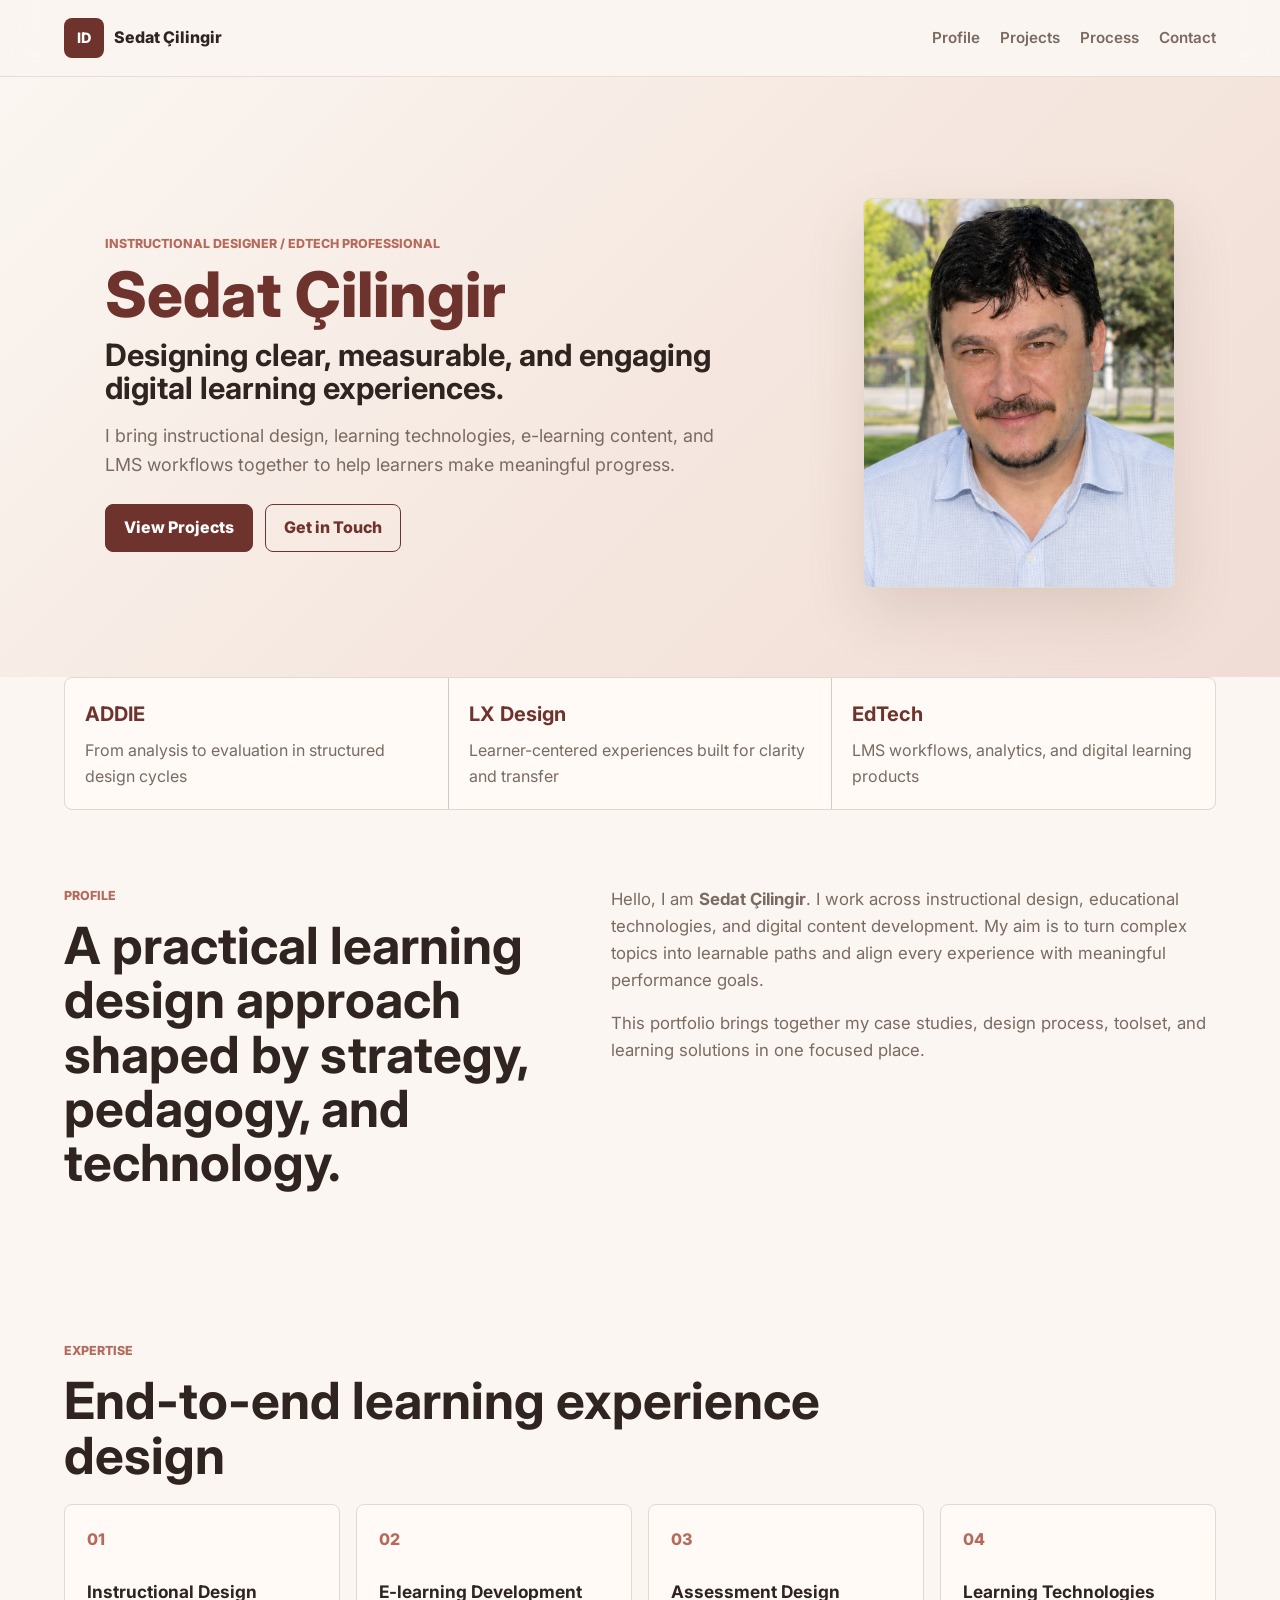
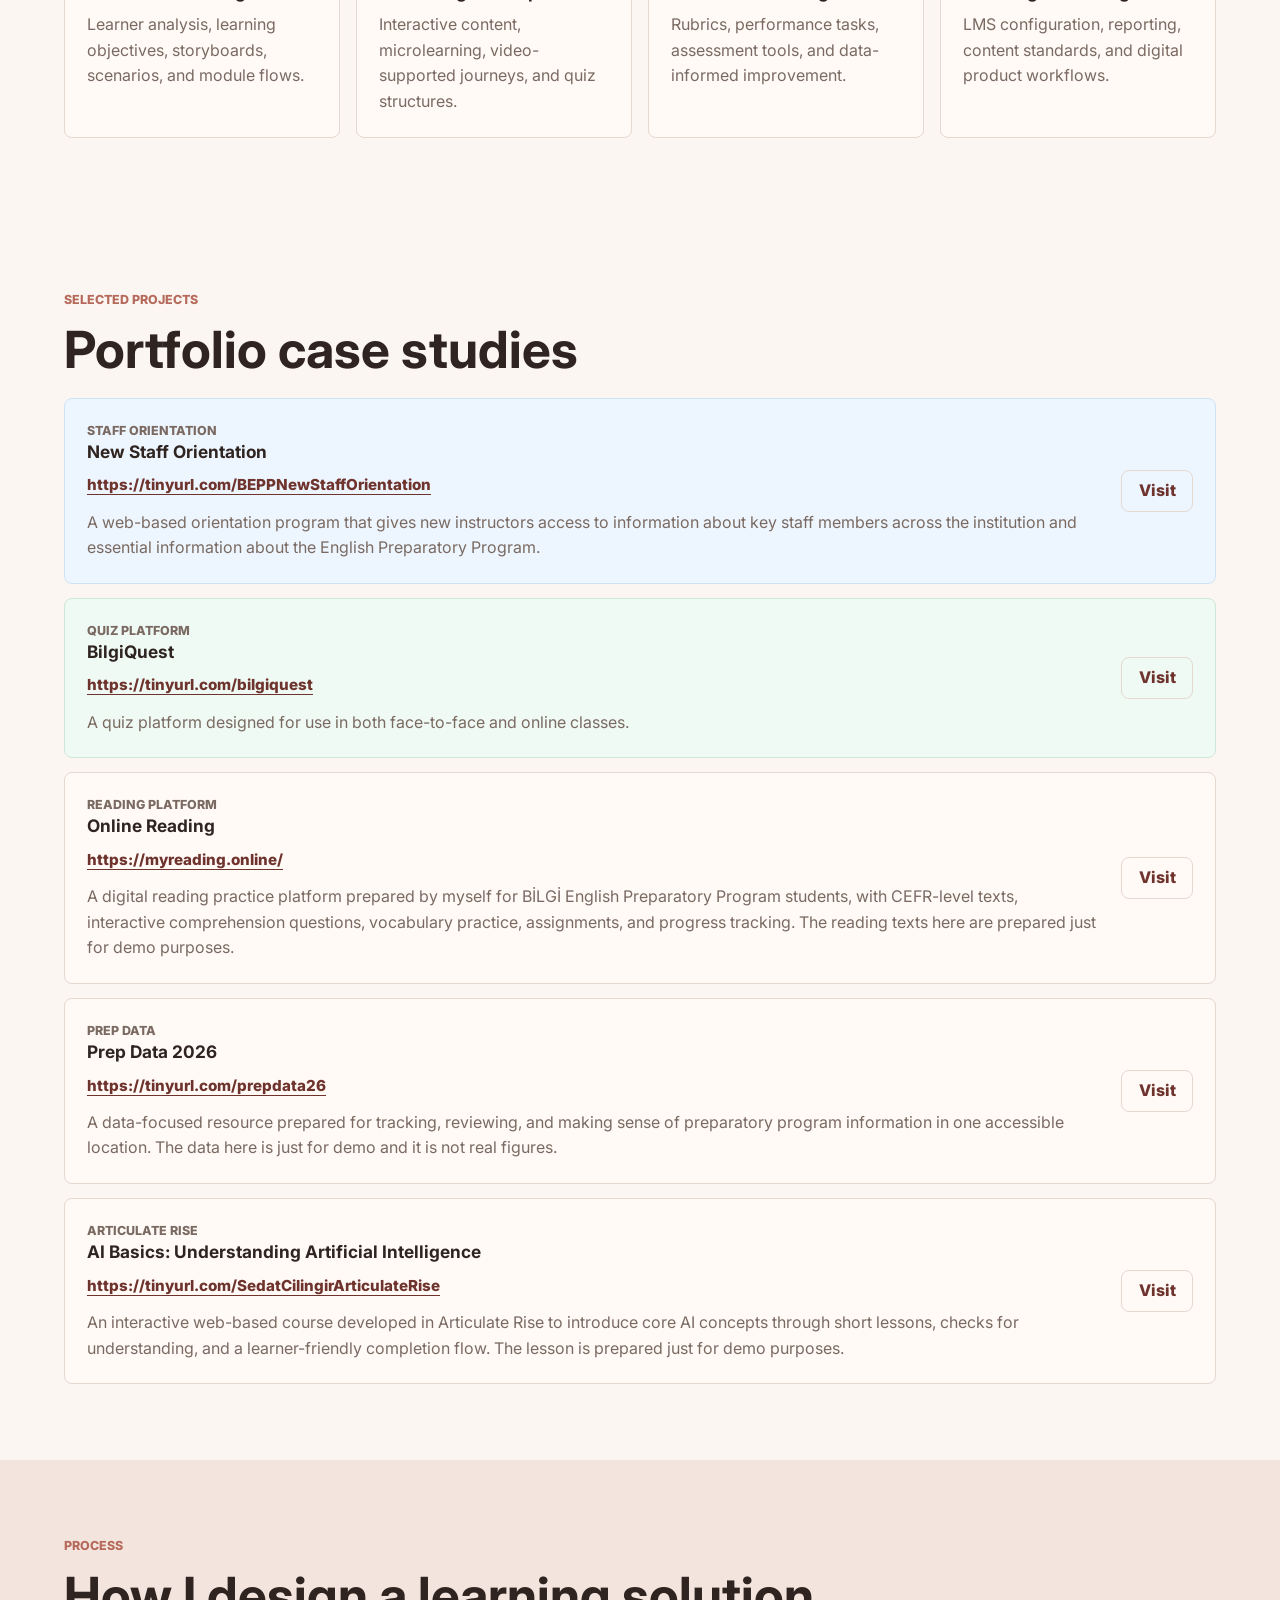
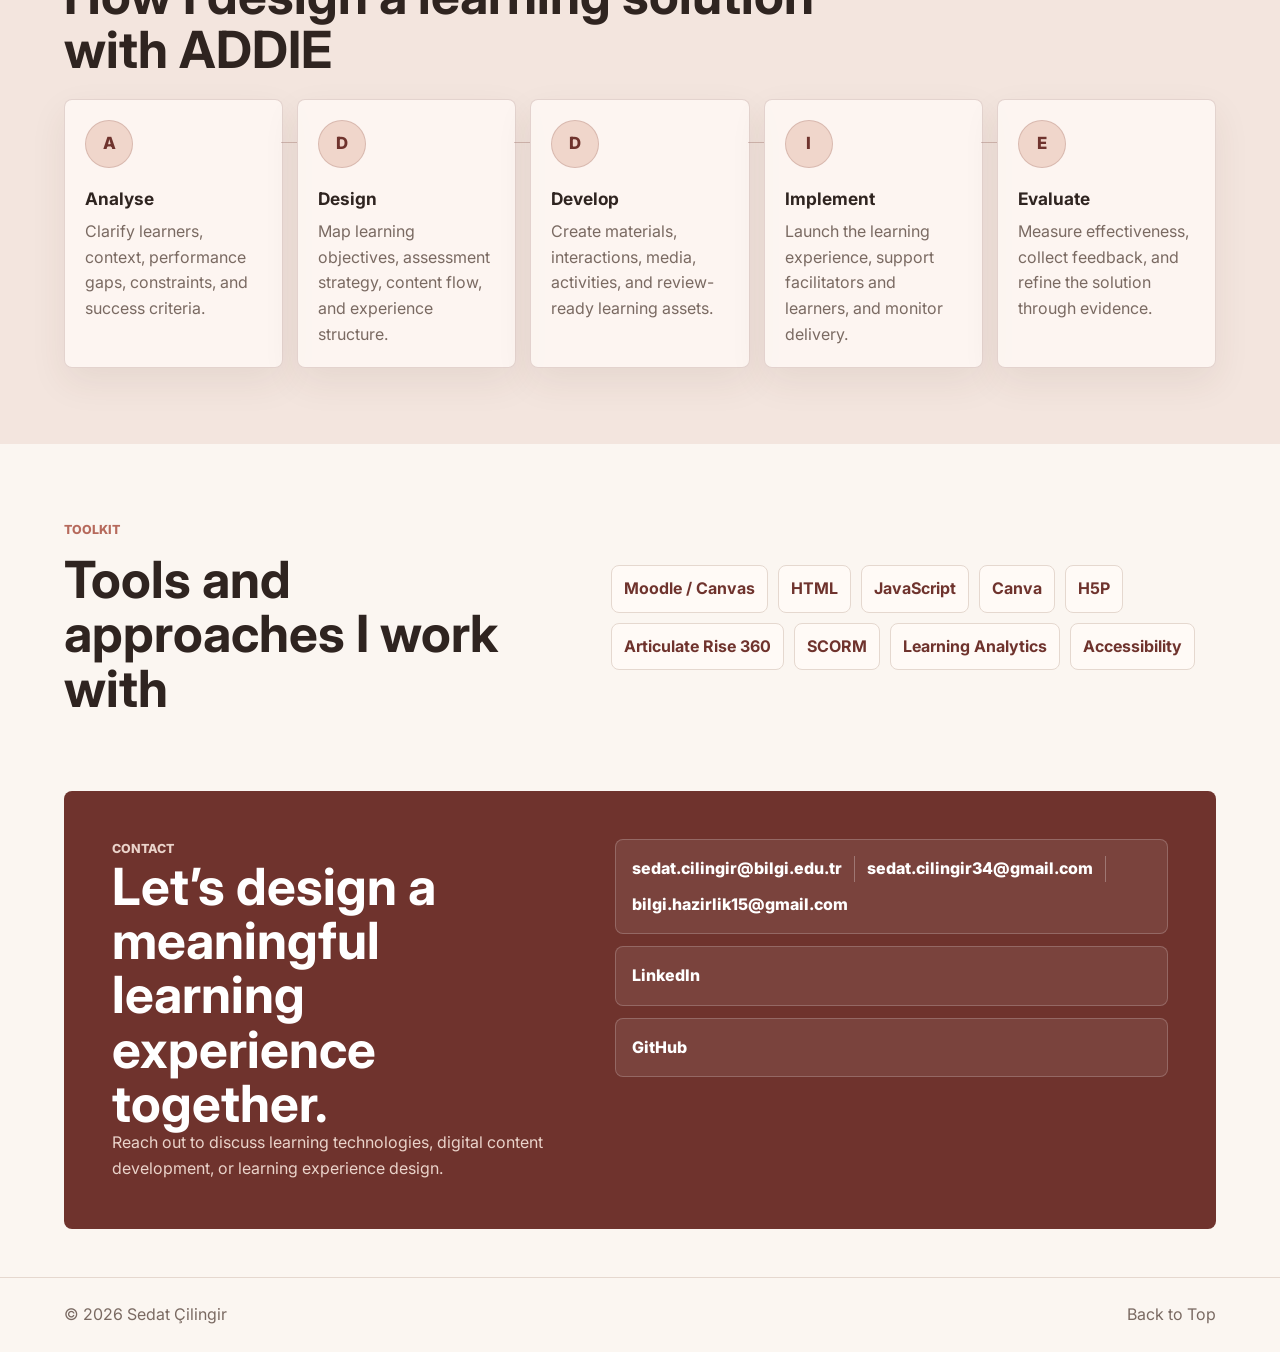
==== index.html @ 7354cf7d "Refresh portfolio stylesheet cache" ====
<!doctype html>
<html lang="en">
  <head>
    <meta charset="utf-8" />
    <meta name="viewport" content="width=device-width, initial-scale=1" />
    <meta
      name="description"
      content="Sedat Çilingir's instructional design and edtech portfolio."
    />
    <title>Sedat Çilingir | Instructional Design Portfolio</title>
    <link rel="preconnect" href="https://fonts.googleapis.com" />
    <link rel="preconnect" href="https://fonts.gstatic.com" crossorigin />
    <link
      href="https://fonts.googleapis.com/css2?family=Inter:wght@400;500;600;700;800&display=swap"
      rel="stylesheet"
    />
    <link rel="stylesheet" href="styles.css?v=20260728-1" />
  </head>
  <body>
    <header class="site-header">
      <a class="brand" href="#top" aria-label="Home">
        <span class="brand-mark">ID</span>
        <span class="brand-text">Sedat Çilingir</span>
      </a>
      <nav class="nav-links" aria-label="Main menu">
        <a href="#about">Profile</a>
        <a href="#work">Projects</a>
        <a href="#process">Process</a>
        <a href="#contact">Contact</a>
      </nav>
    </header>

    <main id="top">
      <section class="hero">
        <div class="hero-copy">
          <p class="eyebrow">Instructional Designer / EdTech Professional</p>
          <p class="hero-name">Sedat Çilingir</p>
          <h1>Designing clear, measurable, and engaging digital learning experiences.</h1>
          <p class="hero-intro">
            I bring instructional design, learning technologies, e-learning content,
            and LMS workflows together to help learners make meaningful progress.
          </p>
          <div class="hero-actions">
            <a class="button primary" href="#work">View Projects</a>
            <a class="button secondary" href="#contact">Get in Touch</a>
          </div>
        </div>
        <div class="hero-media portrait" aria-label="Portrait of Sedat Çilingir">
          <img src="assets/sedat-portrait.png" alt="Sedat Çilingir smiling outdoors" />
        </div>
      </section>

      <section class="stats" aria-label="Focus areas">
        <div>
          <strong>ADDIE</strong>
          <span>From analysis to evaluation in structured design cycles</span>
        </div>
        <div>
          <strong>LX Design</strong>
          <span>Learner-centered experiences built for clarity and transfer</span>
        </div>
        <div>
          <strong>EdTech</strong>
          <span>LMS workflows, analytics, and digital learning products</span>
        </div>
      </section>

      <section class="section two-column" id="about">
        <div>
          <p class="eyebrow">Profile</p>
          <h2>A practical learning design approach shaped by strategy, pedagogy, and technology.</h2>
        </div>
        <div class="body-copy">
          <p>
            Hello, I am <strong>Sedat Çilingir</strong>. I work across instructional
            design, educational technologies, and digital content development. My aim
            is to turn complex topics into learnable paths and align every experience
            with meaningful performance goals.
          </p>
          <p>
            This portfolio brings together my case studies, design process, toolset,
            and learning solutions in one focused place.
          </p>
        </div>
      </section>

      <section class="section" id="expertise">
        <div class="section-heading">
          <p class="eyebrow">Expertise</p>
          <h2>End-to-end learning experience design</h2>
        </div>
        <div class="expertise-grid">
          <article class="card">
            <span class="icon">01</span>
            <h3>Instructional Design</h3>
            <p>Learner analysis, learning objectives, storyboards, scenarios, and module flows.</p>
          </article>
          <article class="card">
            <span class="icon">02</span>
            <h3>E-learning Development</h3>
            <p>Interactive content, microlearning, video-supported journeys, and quiz structures.</p>
          </article>
          <article class="card">
            <span class="icon">03</span>
            <h3>Assessment Design</h3>
            <p>Rubrics, performance tasks, assessment tools, and data-informed improvement.</p>
          </article>
          <article class="card">
            <span class="icon">04</span>
            <h3>Learning Technologies</h3>
            <p>LMS configuration, reporting, content standards, and digital product workflows.</p>
          </article>
        </div>
      </section>

      <section class="section" id="work">
        <div class="section-heading">
          <p class="eyebrow">Selected projects</p>
          <h2>Portfolio case studies</h2>
        </div>
        <div class="work-list">
          <article class="work-item work-item--orientation">
            <div>
              <p class="tag">Staff Orientation</p>
              <h3>New Staff Orientation</h3>
              <a class="case-link" href="https://tinyurl.com/BEPPNewStaffOrientation" target="_blank" rel="noreferrer">https://tinyurl.com/BEPPNewStaffOrientation</a>
              <p>
                A web-based orientation program that gives new instructors access
                to information about key staff members across the institution and
                essential information about the English Preparatory Program.
              </p>
            </div>
            <a href="https://tinyurl.com/BEPPNewStaffOrientation" target="_blank" rel="noreferrer" aria-label="Open New Staff Orientation project">Visit</a>
          </article>
          <article class="work-item work-item--quiz">
            <div>
              <p class="tag">Quiz Platform</p>
              <h3>BilgiQuest</h3>
              <a class="case-link" href="https://tinyurl.com/bilgiquest" target="_blank" rel="noreferrer">https://tinyurl.com/bilgiquest</a>
              <p>
                A quiz platform designed for use in both face-to-face and online
                classes.
              </p>
            </div>
            <a href="https://tinyurl.com/bilgiquest" target="_blank" rel="noreferrer" aria-label="Open BilgiQuest project">Visit</a>
          </article>
          <article class="work-item">
            <div>
              <p class="tag">Reading Platform</p>
              <h3>Online Reading</h3>
              <a class="case-link" href="https://myreading.online/" target="_blank" rel="noreferrer">https://myreading.online/</a>
              <p>
                A digital reading practice platform prepared by myself for BİLGİ English Preparatory
                Program students, with CEFR-level texts, interactive comprehension
                questions, vocabulary practice, assignments, and progress tracking. The reading texts here are prepared just for demo purposes.
              </p>
            </div>
            <a href="https://myreading.online/" target="_blank" rel="noreferrer" aria-label="Open Online Reading project">Visit</a>
          </article>
          <article class="work-item">
            <div>
              <p class="tag">Prep Data</p>
              <h3>Prep Data 2026</h3>
              <a class="case-link" href="https://tinyurl.com/prepdata26" target="_blank" rel="noreferrer">https://tinyurl.com/prepdata26</a>
              <p>
                A data-focused resource prepared for tracking, reviewing, and making
                sense of preparatory program information in one accessible location. The data here is just for demo and it is not real figures.
              </p>
            </div>
            <a href="https://tinyurl.com/prepdata26" target="_blank" rel="noreferrer" aria-label="Open Prep Data 2026 project">Visit</a>
          </article>
          <article class="work-item">
            <div>
              <p class="tag">Articulate Rise</p>
              <h3>AI Basics: Understanding Artificial Intelligence</h3>
              <a class="case-link" href="https://tinyurl.com/SedatCilingirArticulateRise" target="_blank" rel="noreferrer">https://tinyurl.com/SedatCilingirArticulateRise</a>
              <p>
                An interactive web-based course developed in Articulate Rise to
                introduce core AI concepts through short lessons, checks for
                understanding, and a learner-friendly completion flow. The lesson is prepared just for demo purposes.
              </p>
            </div>
            <a href="https://tinyurl.com/SedatCilingirArticulateRise" target="_blank" rel="noreferrer" aria-label="Open AI Basics Articulate Rise project">Visit</a>
          </article>
        </div>
      </section>

      <section class="section process" id="process">
        <div class="section-heading">
          <p class="eyebrow">Process</p>
          <h2>How I design a learning solution with ADDIE</h2>
        </div>
        <ol class="process-steps addie-model">
          <li>
            <span>A</span>
            <h3>Analyse</h3>
            <p>Clarify learners, context, performance gaps, constraints, and success criteria.</p>
          </li>
          <li>
            <span>D</span>
            <h3>Design</h3>
            <p>Map learning objectives, assessment strategy, content flow, and experience structure.</p>
          </li>
          <li>
            <span>D</span>
            <h3>Develop</h3>
            <p>Create materials, interactions, media, activities, and review-ready learning assets.</p>
          </li>
          <li>
            <span>I</span>
            <h3>Implement</h3>
            <p>Launch the learning experience, support facilitators and learners, and monitor delivery.</p>
          </li>
          <li>
            <span>E</span>
            <h3>Evaluate</h3>
            <p>Measure effectiveness, collect feedback, and refine the solution through evidence.</p>
          </li>
        </ol>
      </section>

      <section class="section toolkit">
        <div>
          <p class="eyebrow">Toolkit</p>
          <h2>Tools and approaches I work with</h2>
        </div>
        <div class="tool-tags" aria-label="Tools">
          <span>Moodle / Canvas</span>
          <span>HTML</span>
          <span>JavaScript</span>
          <span>Canva</span>
          <span>H5P</span>
          <span>Articulate Rise 360</span>
          <span>SCORM</span>
          <span>Learning Analytics</span>
          <span>Accessibility</span>
        </div>
      </section>

      <section class="contact" id="contact">
        <div>
          <p class="eyebrow">Contact</p>
          <h2>Let’s design a meaningful learning experience together.</h2>
          <p>
            Reach out to discuss learning technologies, digital content development,
            or learning experience design.
          </p>
        </div>
        <div class="contact-links">
          <div class="email-group" aria-label="Email addresses">
            <a href="mailto:sedat.cilingir@bilgi.edu.tr">sedat.cilingir@bilgi.edu.tr</a>
            <span aria-hidden="true"></span>
            <a href="mailto:sedat.cilingir34@gmail.com">sedat.cilingir34@gmail.com</a>
            <span aria-hidden="true"></span>
            <a href="mailto:bilgi.hazirlik15@gmail.com">bilgi.hazirlik15@gmail.com</a>
          </div>
          <a href="https://www.linkedin.com/in/sedat-cilingir-59164b54/" target="_blank" rel="noreferrer">LinkedIn</a>
          <a href="https://github.com/" target="_blank" rel="noreferrer">GitHub</a>
        </div>
      </section>
    </main>

    <footer class="site-footer">
      <span>&copy; <span id="year"></span> Sedat Çilingir</span>
      <a href="#top">Back to Top</a>
    </footer>

    <script src="script.js"></script>
  </body>
</html>
---- styles.css ----
:root {
  --ink: #2f2420;
  --muted: #7a6a62;
  --paper: #fbf6f1;
  --line: #e5d8cf;
  --teal: #9f5a4b;
  --teal-dark: #6f332d;
  --coral: #b66a5c;
  --gold: #a87a54;
  --white: #ffffff;
  --shadow: 0 24px 60px rgba(76, 45, 36, 0.13);
}

* {
  box-sizing: border-box;
}

html {
  scroll-behavior: smooth;
}

body {
  margin: 0;
  color: var(--ink);
  background: var(--paper);
  font-family: "Inter", Arial, sans-serif;
  line-height: 1.6;
}

a {
  color: inherit;
  text-decoration: none;
}

img {
  display: block;
  max-width: 100%;
}

.site-header {
  position: sticky;
  top: 0;
  z-index: 10;
  display: flex;
  align-items: center;
  justify-content: space-between;
  gap: 24px;
  padding: 18px clamp(20px, 5vw, 72px);
  background: rgba(251, 246, 241, 0.9);
  border-bottom: 1px solid rgba(229, 216, 207, 0.86);
  backdrop-filter: blur(16px);
}

.brand {
  display: inline-flex;
  align-items: center;
  gap: 10px;
  font-weight: 800;
}

.brand-mark {
  display: grid;
  width: 40px;
  height: 40px;
  place-items: center;
  color: var(--white);
  background: var(--teal-dark);
  border-radius: 8px;
  font-size: 0.9rem;
}

.brand-text {
  letter-spacing: 0;
}

.nav-links {
  display: flex;
  flex-wrap: wrap;
  gap: 8px 20px;
  color: var(--muted);
  font-size: 0.95rem;
  font-weight: 600;
}

.nav-links a:hover {
  color: var(--teal-dark);
}

.hero {
  display: grid;
  grid-template-columns: minmax(0, 720px) 312px;
  gap: clamp(22px, 3vw, 40px);
  align-items: center;
  justify-content: center;
  min-height: min(600px, calc(100vh - 78px));
  padding: clamp(34px, 5vw, 62px) clamp(20px, 5vw, 72px) 30px;
  background: linear-gradient(135deg, #fbf6f1 0%, #f5e7df 54%, #f0ddd5 100%);
}

.hero-copy {
  max-width: 760px;
}

.eyebrow {
  margin: 0 0 12px;
  color: var(--coral);
  font-size: 0.78rem;
  font-weight: 800;
  letter-spacing: 0;
  text-transform: uppercase;
}

.hero-name {
  margin: 0 0 14px;
  color: var(--teal-dark);
  font-size: clamp(2.17rem, 4.9vw, 4.69rem);
  font-weight: 800;
  line-height: 0.92;
  letter-spacing: 0;
}

h1,
h2,
h3,
p {
  overflow-wrap: anywhere;
}

h1 {
  margin: 0;
  max-width: 680px;
  font-size: clamp(1.32rem, 2.4vw, 2.2rem);
  line-height: 1.08;
  letter-spacing: 0;
}

h2 {
  margin: 0;
  font-size: clamp(2rem, 4vw, 3.4rem);
  line-height: 1.06;
  letter-spacing: 0;
}

h3 {
  margin: 0 0 10px;
  font-size: 1.08rem;
  line-height: 1.25;
}

.hero-intro {
  max-width: 620px;
  margin: 18px 0 0;
  color: var(--muted);
  font-size: 1.12rem;
}

.hero-actions {
  display: flex;
  flex-wrap: wrap;
  gap: 12px;
  margin-top: 24px;
}

.button {
  display: inline-flex;
  align-items: center;
  justify-content: center;
  min-height: 48px;
  padding: 0 18px;
  border: 1px solid var(--teal-dark);
  border-radius: 8px;
  font-weight: 800;
}

.button.primary {
  color: var(--white);
  background: var(--teal-dark);
}

.button.secondary {
  color: var(--teal-dark);
  background: transparent;
}

.hero-media {
  overflow: hidden;
  border: 1px solid var(--line);
  border-radius: 8px;
  background: var(--white);
  box-shadow: var(--shadow);
}

.hero-media.portrait {
  width: min(100%, 312px);
  justify-self: start;
  aspect-ratio: 4 / 5;
}

.hero-media img {
  width: 100%;
  height: 100%;
  min-height: 0;
  object-fit: cover;
}

.hero-media.portrait img {
  object-position: 50% 28%;
}

.stats {
  display: grid;
  grid-template-columns: repeat(3, 1fr);
  gap: 1px;
  margin: 0 clamp(20px, 5vw, 72px);
  overflow: hidden;
  border: 1px solid var(--line);
  border-radius: 8px;
  background: #dec8bd;
}

.stats div {
  min-height: 104px;
  padding: 20px;
  background: #fffaf6;
}

.stats strong {
  display: block;
  margin-bottom: 8px;
  color: var(--teal-dark);
  font-size: 1.25rem;
}

.stats span {
  color: var(--muted);
}

.section {
  padding: clamp(46px, 6vw, 76px) clamp(20px, 5vw, 72px);
}

.two-column,
.toolkit,
.contact {
  display: grid;
  grid-template-columns: minmax(0, 0.9fr) minmax(0, 1.1fr);
  gap: clamp(24px, 4vw, 52px);
  align-items: start;
}

.body-copy {
  color: var(--muted);
  font-size: 1.05rem;
}

.body-copy p:first-child {
  margin-top: 0;
}

.section-heading {
  max-width: 820px;
  margin-bottom: 22px;
}

.expertise-grid {
  display: grid;
  grid-template-columns: repeat(4, 1fr);
  gap: 16px;
}

.card {
  min-height: 205px;
  padding: 22px;
  border: 1px solid var(--line);
  border-radius: 8px;
  background: #fffaf6;
}

.card p,
.work-item p,
.process-steps p,
.contact p {
  margin: 0;
  color: var(--muted);
}

.icon {
  display: inline-flex;
  margin-bottom: 28px;
  color: var(--coral);
  font-weight: 800;
}

.work-list {
  display: grid;
  gap: 14px;
}

.work-item {
  display: grid;
  grid-template-columns: minmax(0, 1fr) auto;
  gap: 24px;
  align-items: center;
  padding: 22px;
  border: 1px solid var(--line);
  border-radius: 8px;
  background: #fffaf6;
}

.work-item--orientation {
  border-color: #cfe3f6;
  background: #edf6ff;
}

.work-item--quiz {
  border-color: #cde8d9;
  background: #eefaf3;
}

.work-item a {
  display: inline-flex;
  align-items: center;
  justify-content: center;
  min-width: 72px;
  height: 42px;
  color: var(--teal-dark);
  border: 1px solid var(--line);
  border-radius: 8px;
  font-weight: 800;
}

.work-item .case-link {
  display: inline-flex;
  justify-content: flex-start;
  width: fit-content;
  min-width: 0;
  height: auto;
  margin: 0 0 12px;
  padding: 0;
  color: var(--teal-dark);
  border: 0;
  border-radius: 0;
  background: transparent;
  font-size: 0.95rem;
  font-weight: 800;
  text-decoration: underline;
  text-underline-offset: 4px;
}

.tag {
  margin: 0 0 8px;
  color: var(--gold);
  font-size: 0.78rem;
  font-weight: 800;
  text-transform: uppercase;
}

.process {
  background: #f3e5de;
}

.process-steps {
  display: grid;
  grid-template-columns: repeat(4, 1fr);
  gap: 16px;
  margin: 0;
  padding: 0;
  list-style: none;
}

.process-steps.addie-model {
  grid-template-columns: repeat(5, 1fr);
  gap: 14px;
  position: relative;
}

.process-steps li {
  position: relative;
  min-height: 190px;
  padding: 20px;
  border: 1px solid rgba(111, 51, 45, 0.18);
  border-radius: 8px;
  background: rgba(255, 250, 246, 0.78);
}

.process-steps.addie-model li {
  min-height: 205px;
  padding: 20px;
  box-shadow: 0 14px 36px rgba(76, 45, 36, 0.08);
}

.process-steps.addie-model li::after {
  position: absolute;
  top: 42px;
  right: -15px;
  width: 16px;
  height: 1px;
  background: rgba(111, 51, 45, 0.26);
  content: "";
}

.process-steps.addie-model li:last-child::after {
  display: none;
}

.process-steps span {
  display: grid;
  width: 42px;
  height: 42px;
  margin-bottom: 24px;
  place-items: center;
  color: var(--white);
  background: var(--teal);
  border-radius: 50%;
  font-weight: 800;
}

.process-steps.addie-model span {
  width: 48px;
  height: 48px;
  margin-bottom: 20px;
  color: var(--teal-dark);
  background: #f0d6cb;
  border: 1px solid rgba(111, 51, 45, 0.18);
  font-size: 1.05rem;
}

.toolkit {
  align-items: center;
}

.tool-tags {
  display: flex;
  flex-wrap: wrap;
  gap: 10px;
}

.tool-tags span {
  padding: 10px 12px;
  border: 1px solid var(--line);
  border-radius: 8px;
  background: #fffaf6;
  color: var(--teal-dark);
  font-weight: 700;
}

.contact {
  margin: 0 clamp(20px, 5vw, 72px) clamp(26px, 4vw, 48px);
  padding: clamp(30px, 4vw, 48px);
  color: var(--white);
  background: var(--teal-dark);
  border-radius: 8px;
}

.contact .eyebrow,
.contact p {
  color: #ead3ca;
}

.contact-links {
  display: grid;
  gap: 12px;
}

.contact-links > a,
.email-group {
  padding: 16px;
  border: 1px solid rgba(255, 255, 255, 0.2);
  border-radius: 8px;
  background: rgba(255, 255, 255, 0.08);
  font-weight: 800;
}

.email-group {
  display: flex;
  flex-wrap: wrap;
  gap: 10px 12px;
  align-items: center;
  overflow-wrap: anywhere;
}

.email-group span {
  width: 1px;
  align-self: stretch;
  min-height: 18px;
  background: rgba(255, 255, 255, 0.28);
}

.site-footer {
  display: flex;
  justify-content: space-between;
  gap: 18px;
  padding: 24px clamp(20px, 5vw, 72px);
  color: var(--muted);
  border-top: 1px solid var(--line);
}

@media (max-width: 980px) {
  .hero,
  .two-column,
  .toolkit,
  .contact {
    grid-template-columns: 1fr;
  }

  .expertise-grid,
  .process-steps {
    grid-template-columns: repeat(2, 1fr);
  }

  .process-steps.addie-model {
    grid-template-columns: repeat(2, 1fr);
  }

  .process-steps.addie-model li::after {
    display: none;
  }
}

@media (max-width: 720px) {
  .site-header {
    position: static;
    align-items: flex-start;
    flex-direction: column;
  }

  .hero {
    min-height: auto;
    padding-top: 34px;
    padding-bottom: 28px;
  }

  .section {
    padding-top: 42px;
    padding-bottom: 42px;
  }

  .stats div,
  .work-item,
  .card,
  .process-steps li {
    padding: 18px;
  }

  .hero-media img {
    min-height: 0;
  }

  .stats,
  .expertise-grid,
  .process-steps {
    grid-template-columns: 1fr;
  }

  .process-steps.addie-model {
    grid-template-columns: 1fr;
  }

  .work-item {
    grid-template-columns: 1fr;
  }

  .work-item a {
    width: 100%;
  }

  .site-footer {
    flex-direction: column;
  }
}
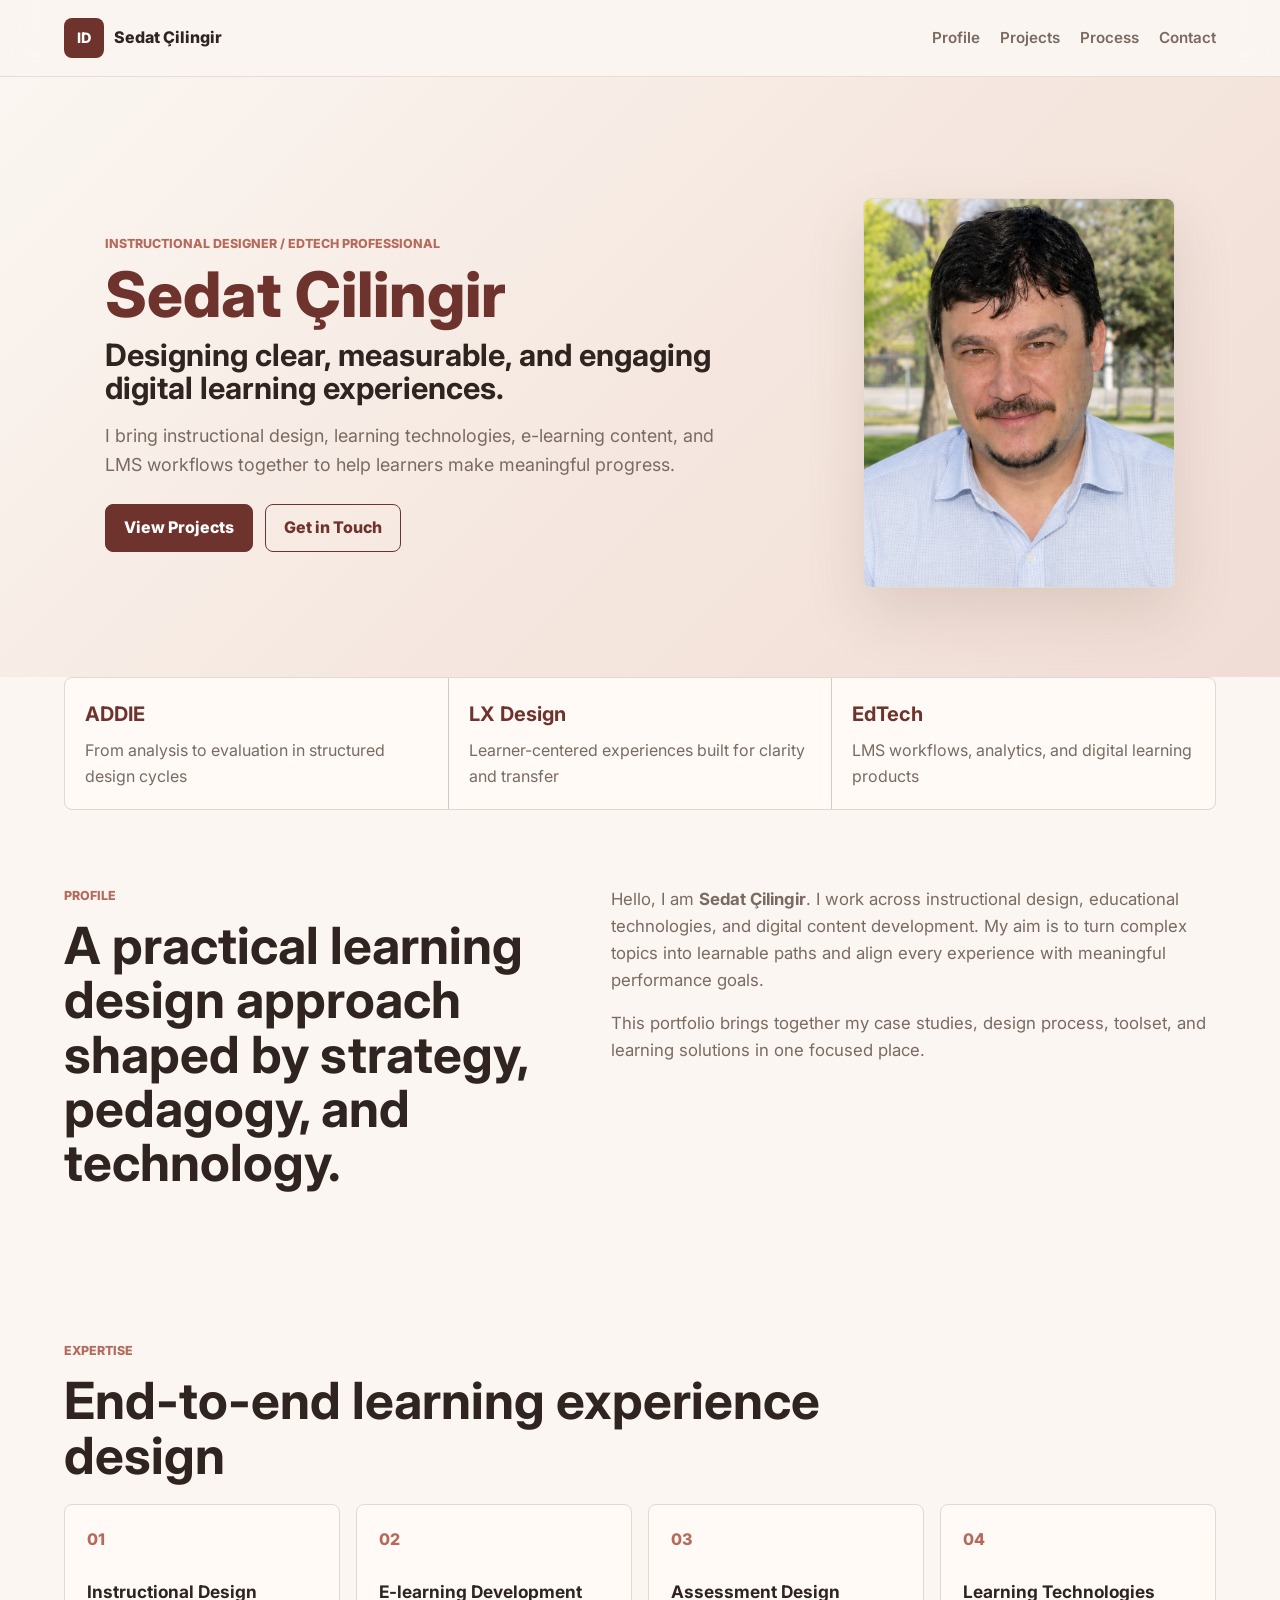
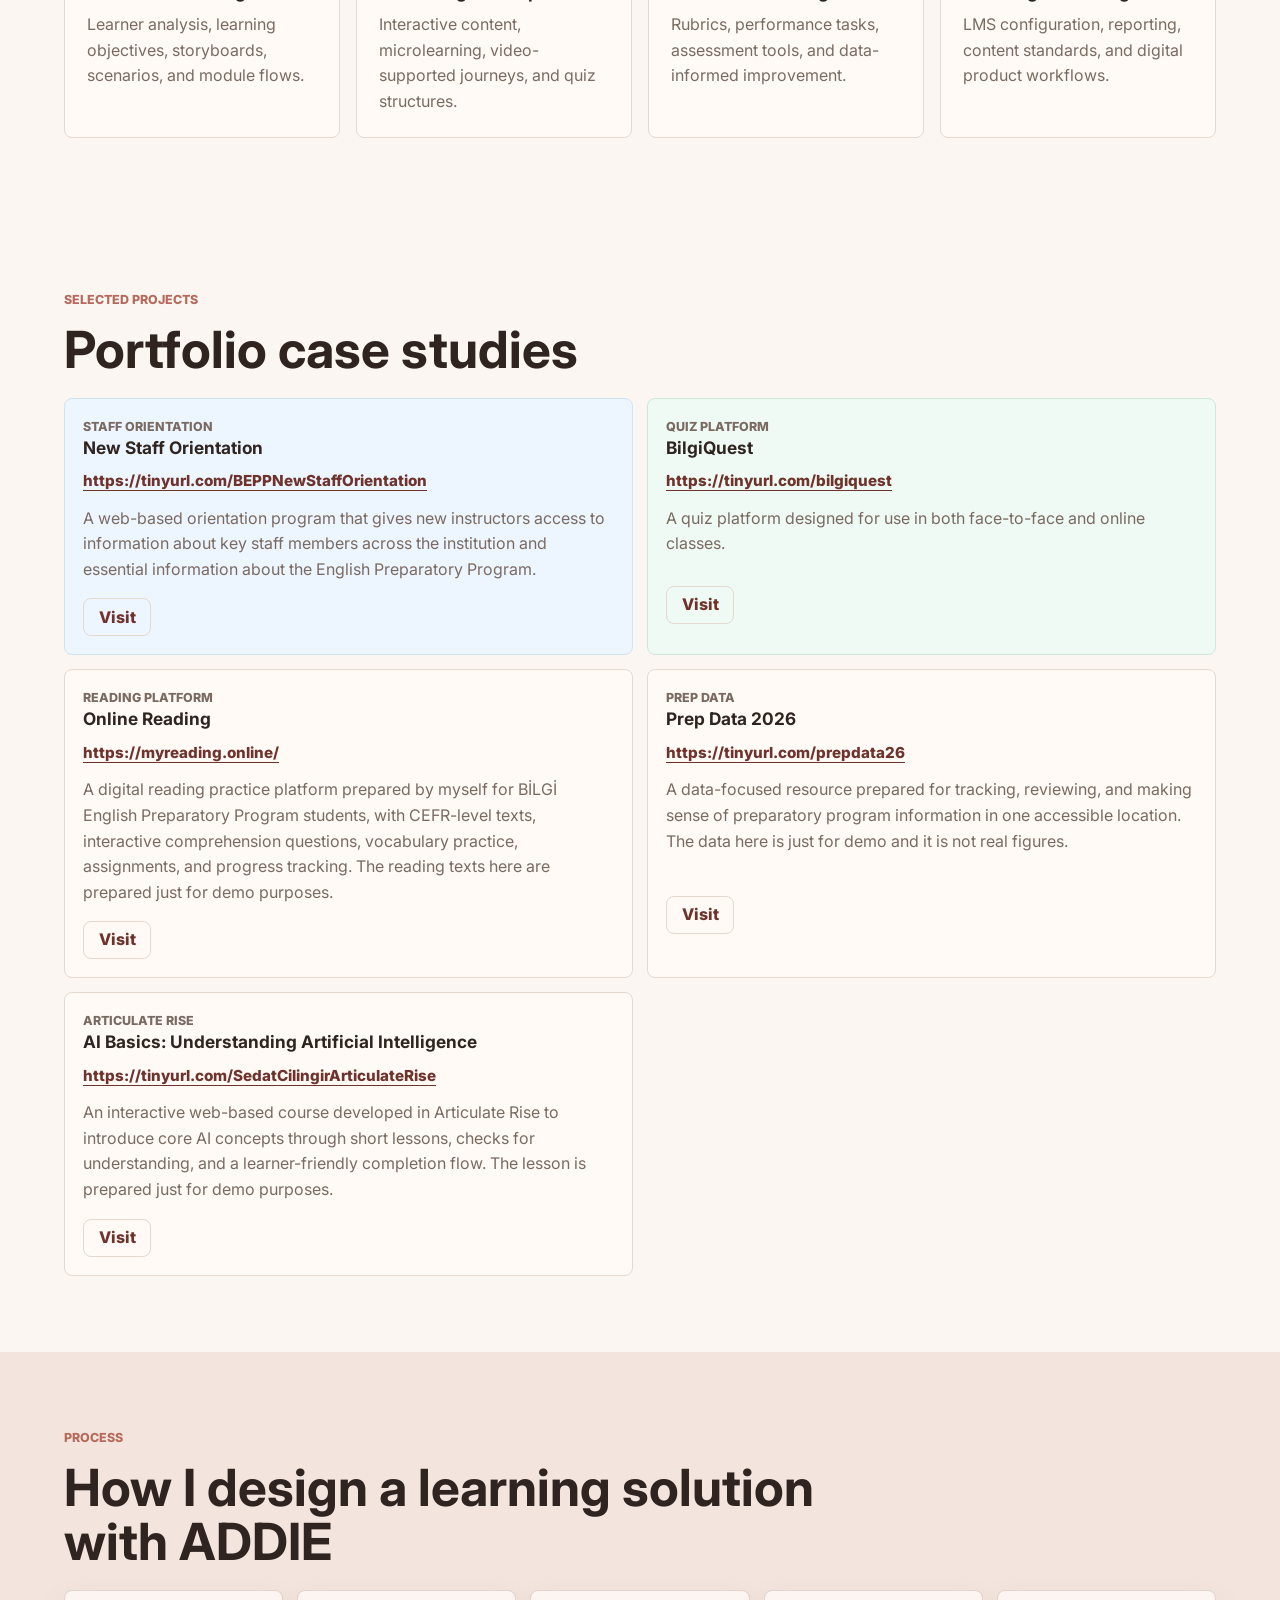
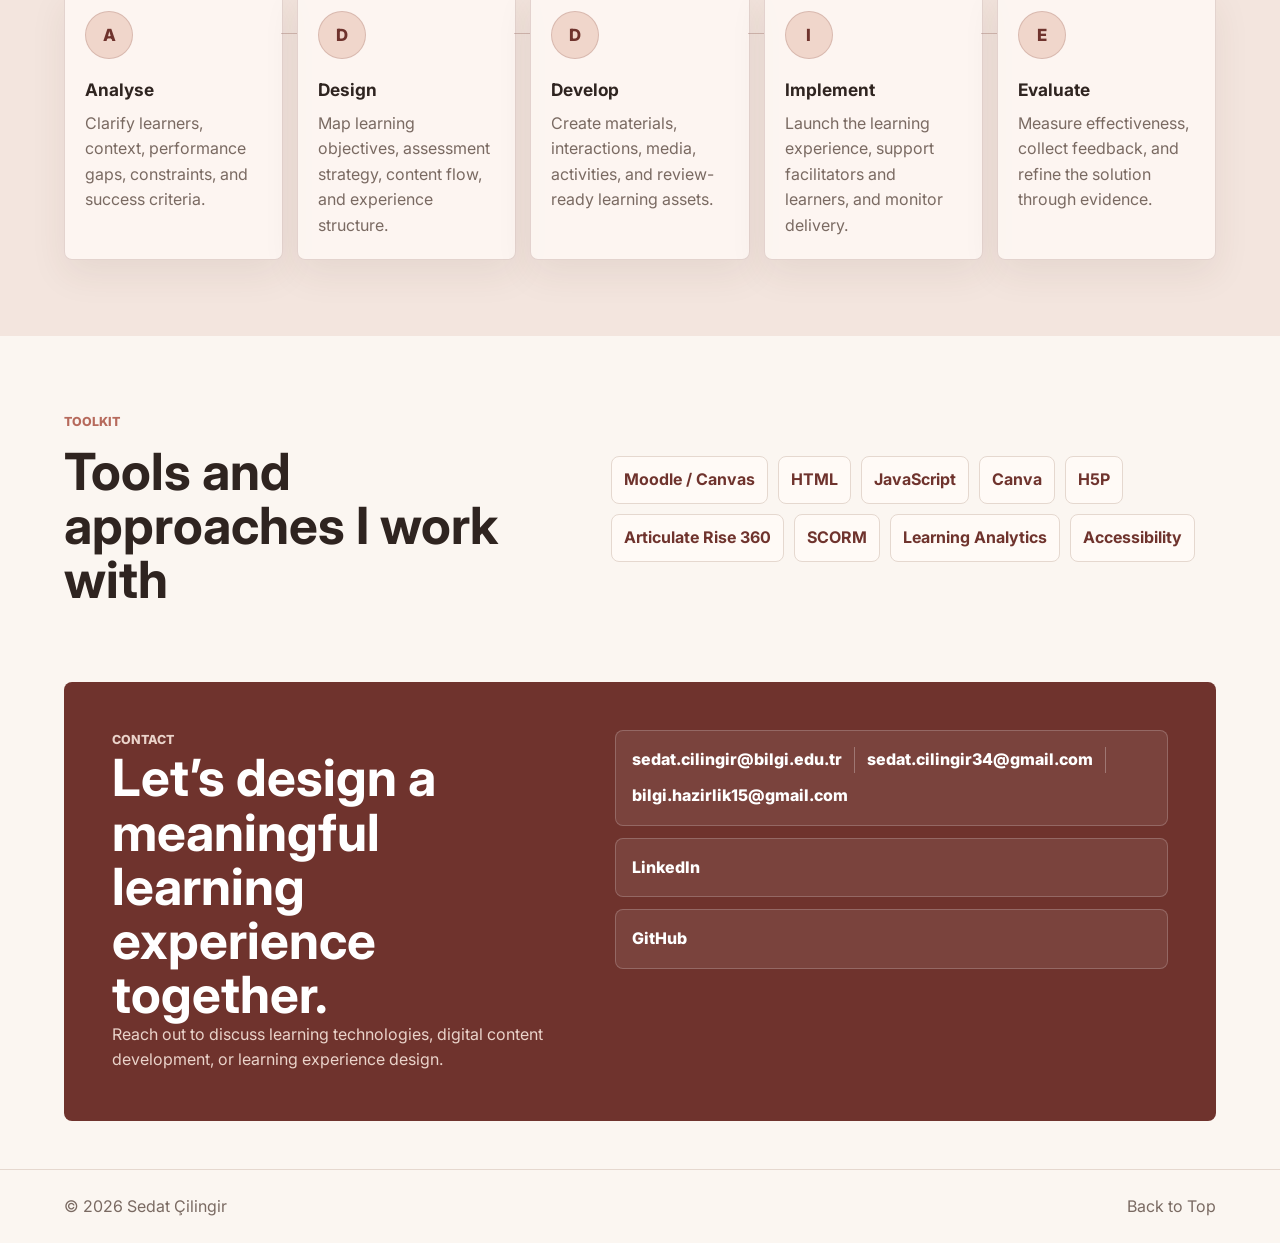
==== commit 390f9eb3: "Refresh compact portfolio layout" ====
--- a/index.html
+++ b/index.html
@@ -14,7 +14,7 @@
       href="https://fonts.googleapis.com/css2?family=Inter:wght@400;500;600;700;800&display=swap"
       rel="stylesheet"
     />
-    <link rel="stylesheet" href="styles.css?v=20260728-1" />
+    <link rel="stylesheet" href="styles.css?v=20260728-2" />
   </head>
   <body>
     <header class="site-header">
--- a/styles.css
+++ b/styles.css
@@ -293,15 +293,16 @@
 
 .work-list {
   display: grid;
+  grid-template-columns: repeat(2, minmax(0, 1fr));
   gap: 14px;
 }
 
 .work-item {
   display: grid;
-  grid-template-columns: minmax(0, 1fr) auto;
-  gap: 24px;
-  align-items: center;
-  padding: 22px;
+  grid-template-columns: 1fr;
+  gap: 16px;
+  align-items: start;
+  padding: 18px;
   border: 1px solid var(--line);
   border-radius: 8px;
   background: #fffaf6;
@@ -321,12 +322,13 @@
   display: inline-flex;
   align-items: center;
   justify-content: center;
-  min-width: 72px;
-  height: 42px;
+  min-width: 68px;
+  height: 38px;
   color: var(--teal-dark);
   border: 1px solid var(--line);
   border-radius: 8px;
   font-weight: 800;
+  justify-self: start;
 }
 
 .work-item .case-link {
@@ -345,6 +347,7 @@
   font-weight: 800;
   text-decoration: underline;
   text-underline-offset: 4px;
+  overflow-wrap: anywhere;
 }
 
 .tag {
@@ -556,6 +559,7 @@
     grid-template-columns: 1fr;
   }
 
+  .work-list,
   .work-item {
     grid-template-columns: 1fr;
   }
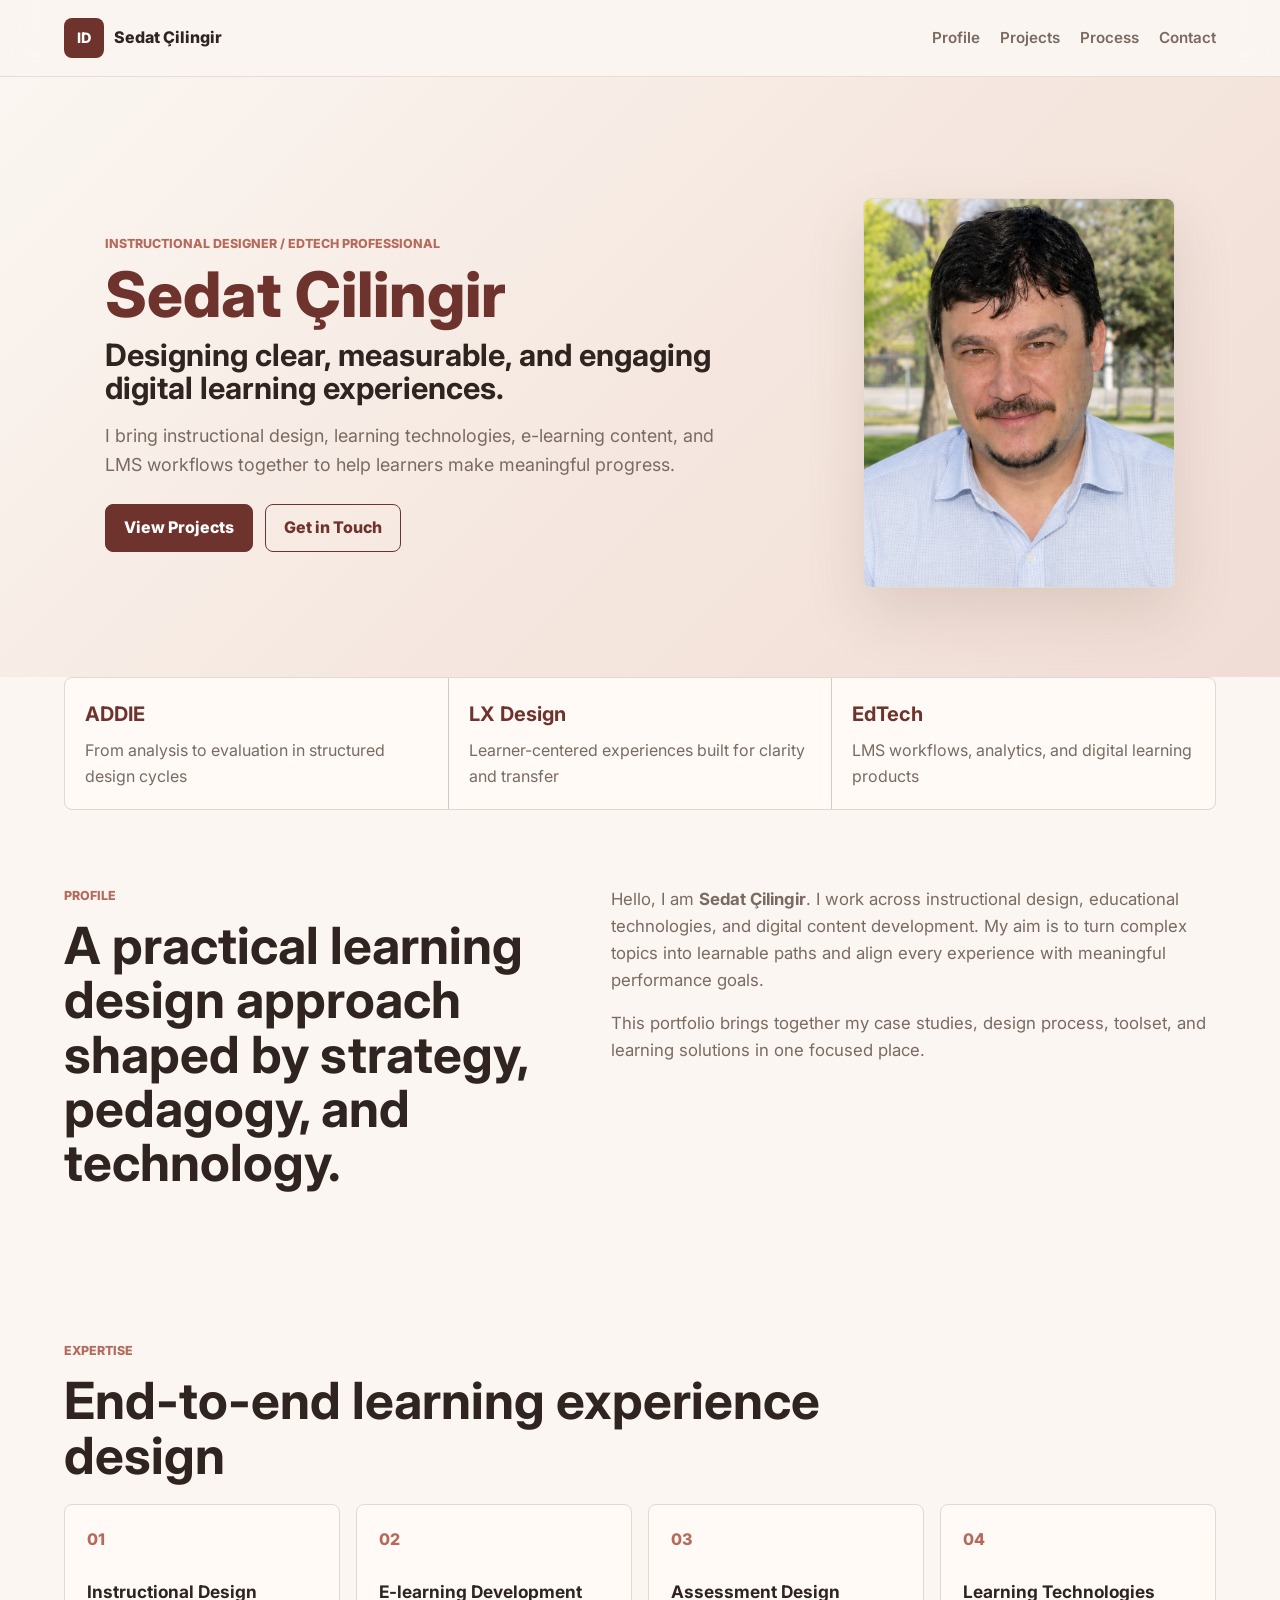
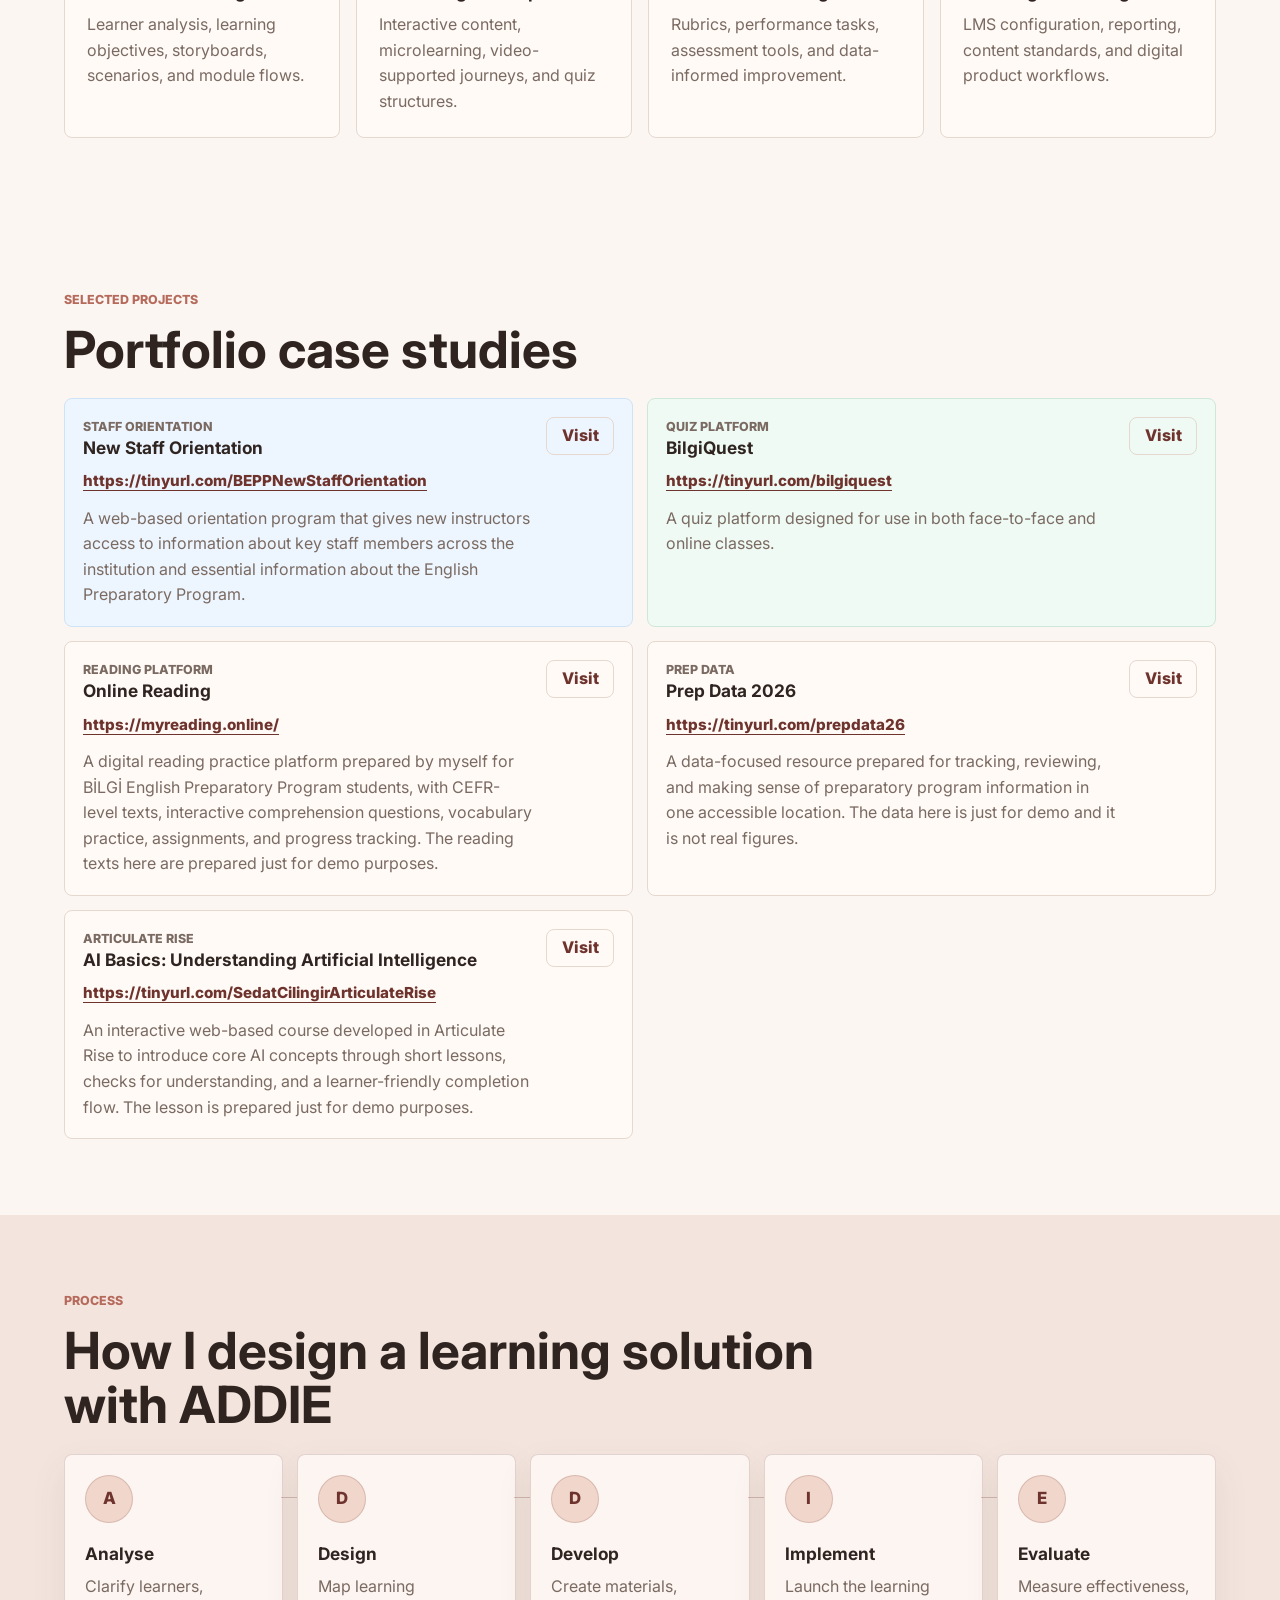
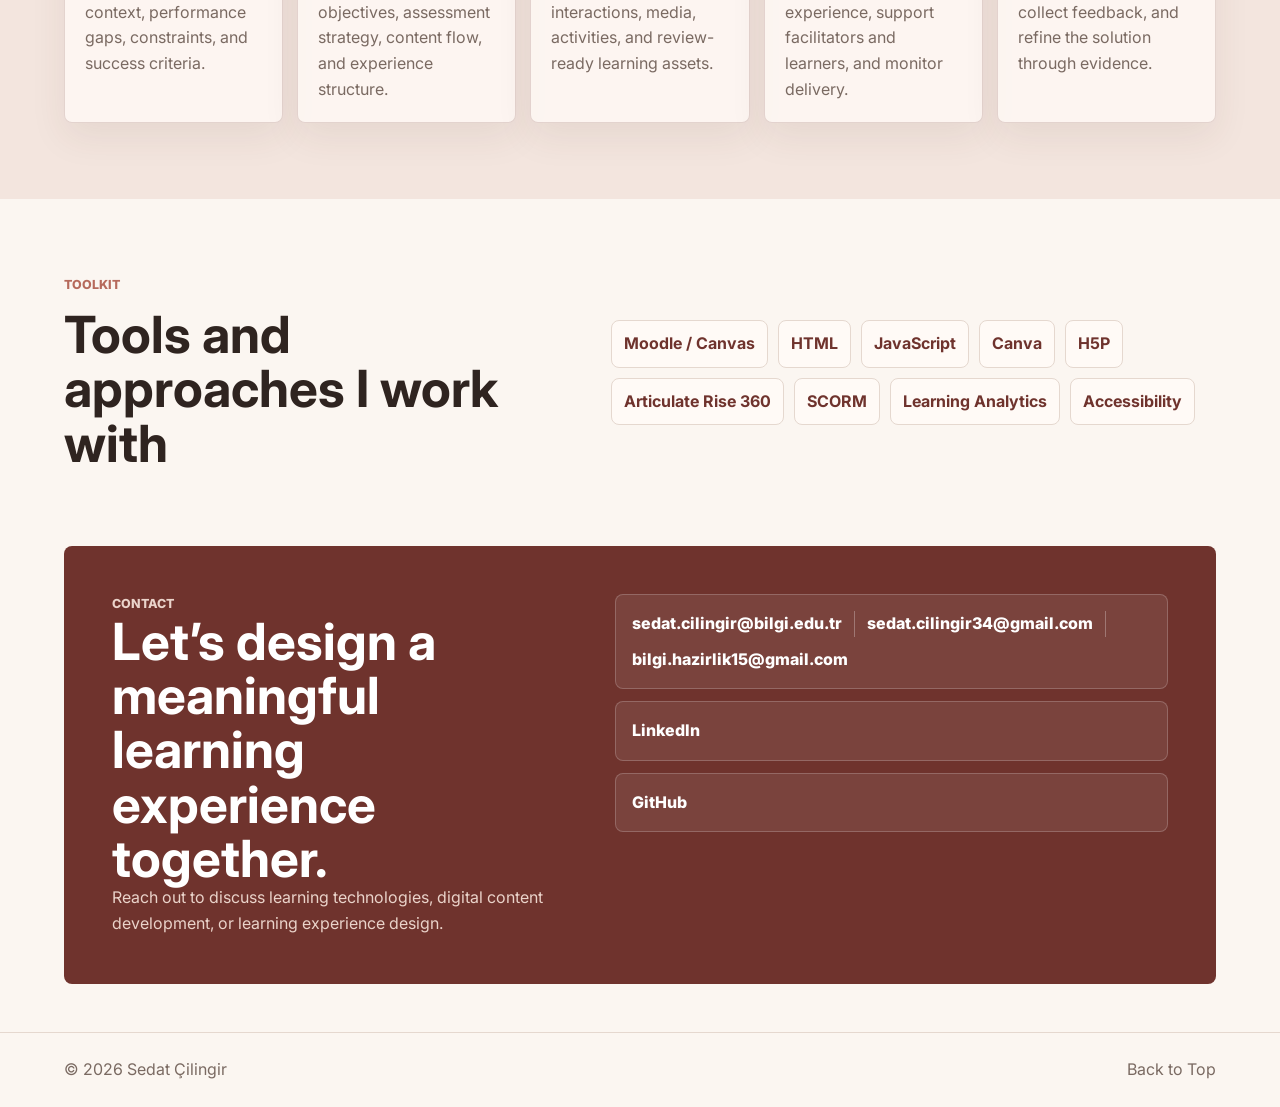
==== commit 05af350b: "Refresh case study button layout" ====
--- a/index.html
+++ b/index.html
@@ -14,7 +14,7 @@
       href="https://fonts.googleapis.com/css2?family=Inter:wght@400;500;600;700;800&display=swap"
       rel="stylesheet"
     />
-    <link rel="stylesheet" href="styles.css?v=20260728-2" />
+    <link rel="stylesheet" href="styles.css?v=20260728-3" />
   </head>
   <body>
     <header class="site-header">
--- a/styles.css
+++ b/styles.css
@@ -299,8 +299,8 @@
 
 .work-item {
   display: grid;
-  grid-template-columns: 1fr;
-  gap: 16px;
+  grid-template-columns: minmax(0, 1fr) auto;
+  gap: 14px;
   align-items: start;
   padding: 18px;
   border: 1px solid var(--line);
@@ -328,7 +328,8 @@
   border: 1px solid var(--line);
   border-radius: 8px;
   font-weight: 800;
-  justify-self: start;
+  justify-self: end;
+  align-self: start;
 }
 
 .work-item .case-link {
@@ -343,6 +344,7 @@
   border: 0;
   border-radius: 0;
   background: transparent;
+  justify-self: start;
   font-size: 0.95rem;
   font-weight: 800;
   text-decoration: underline;
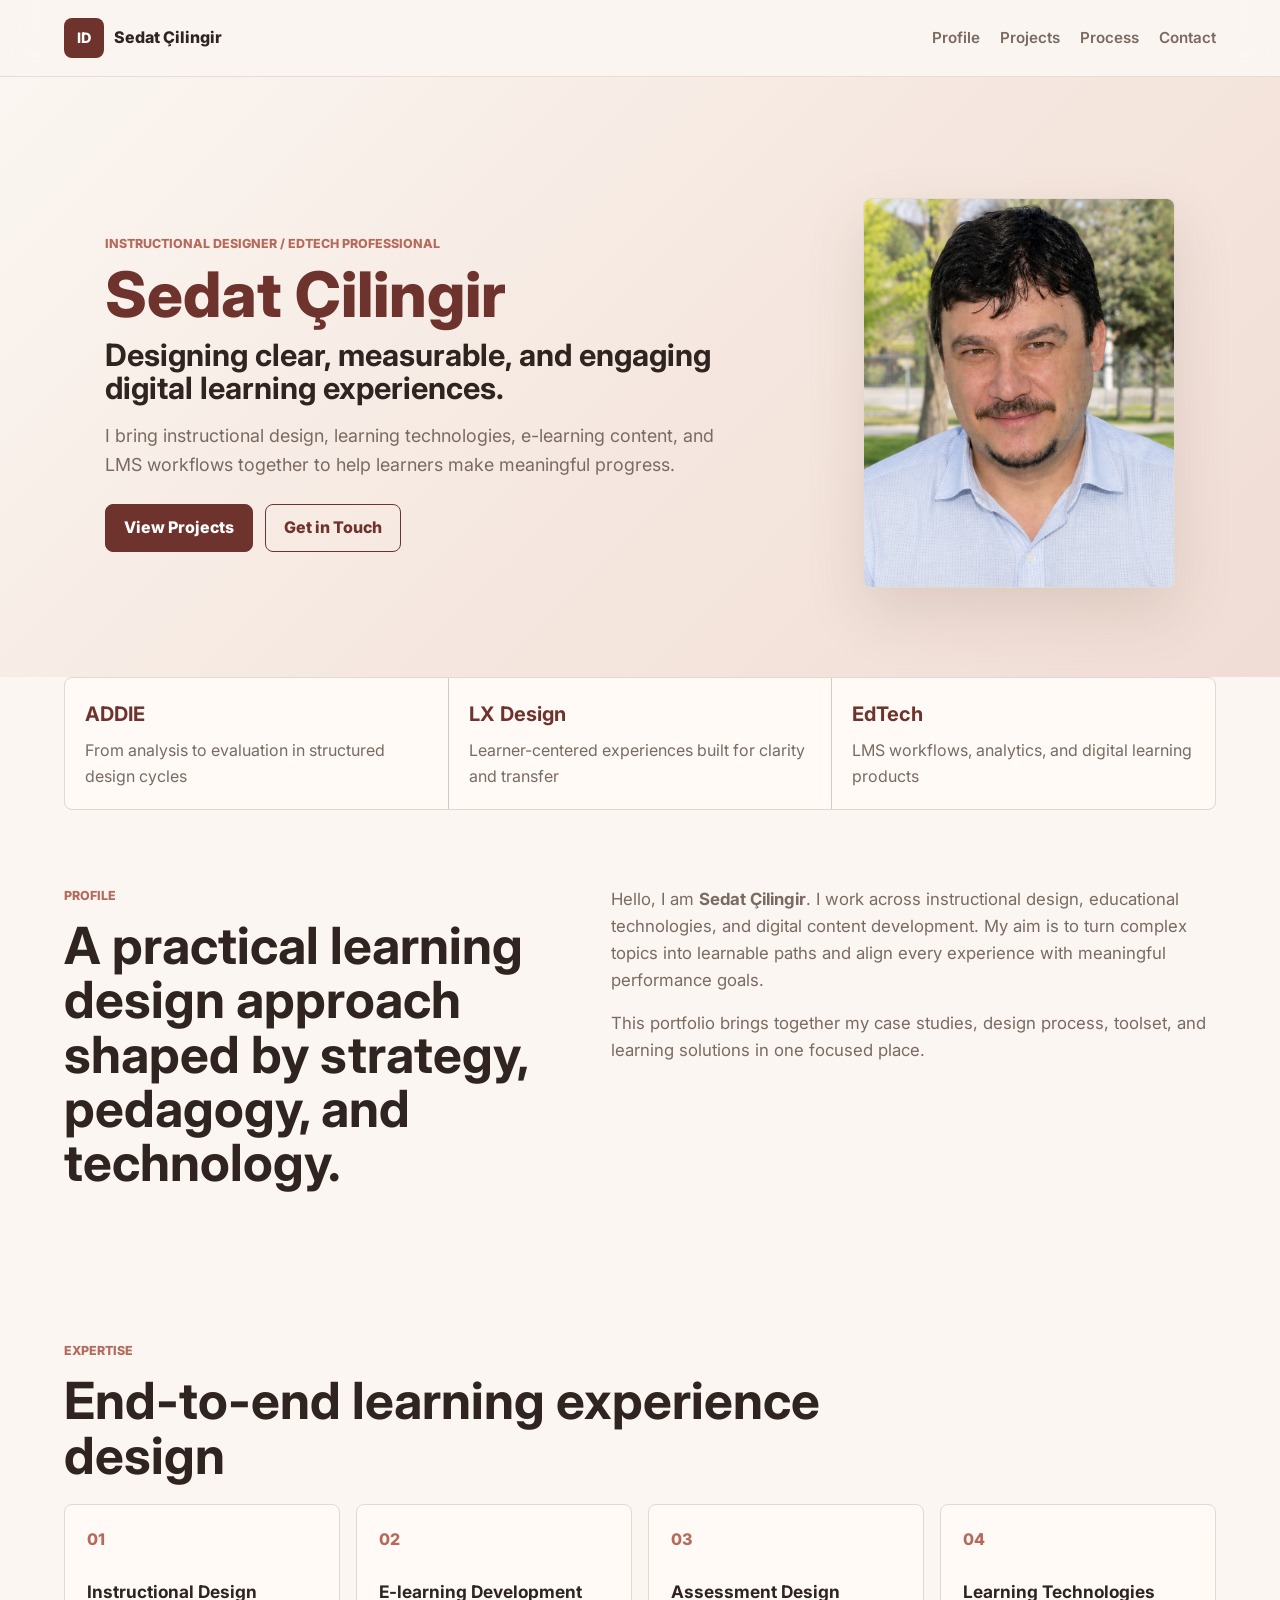
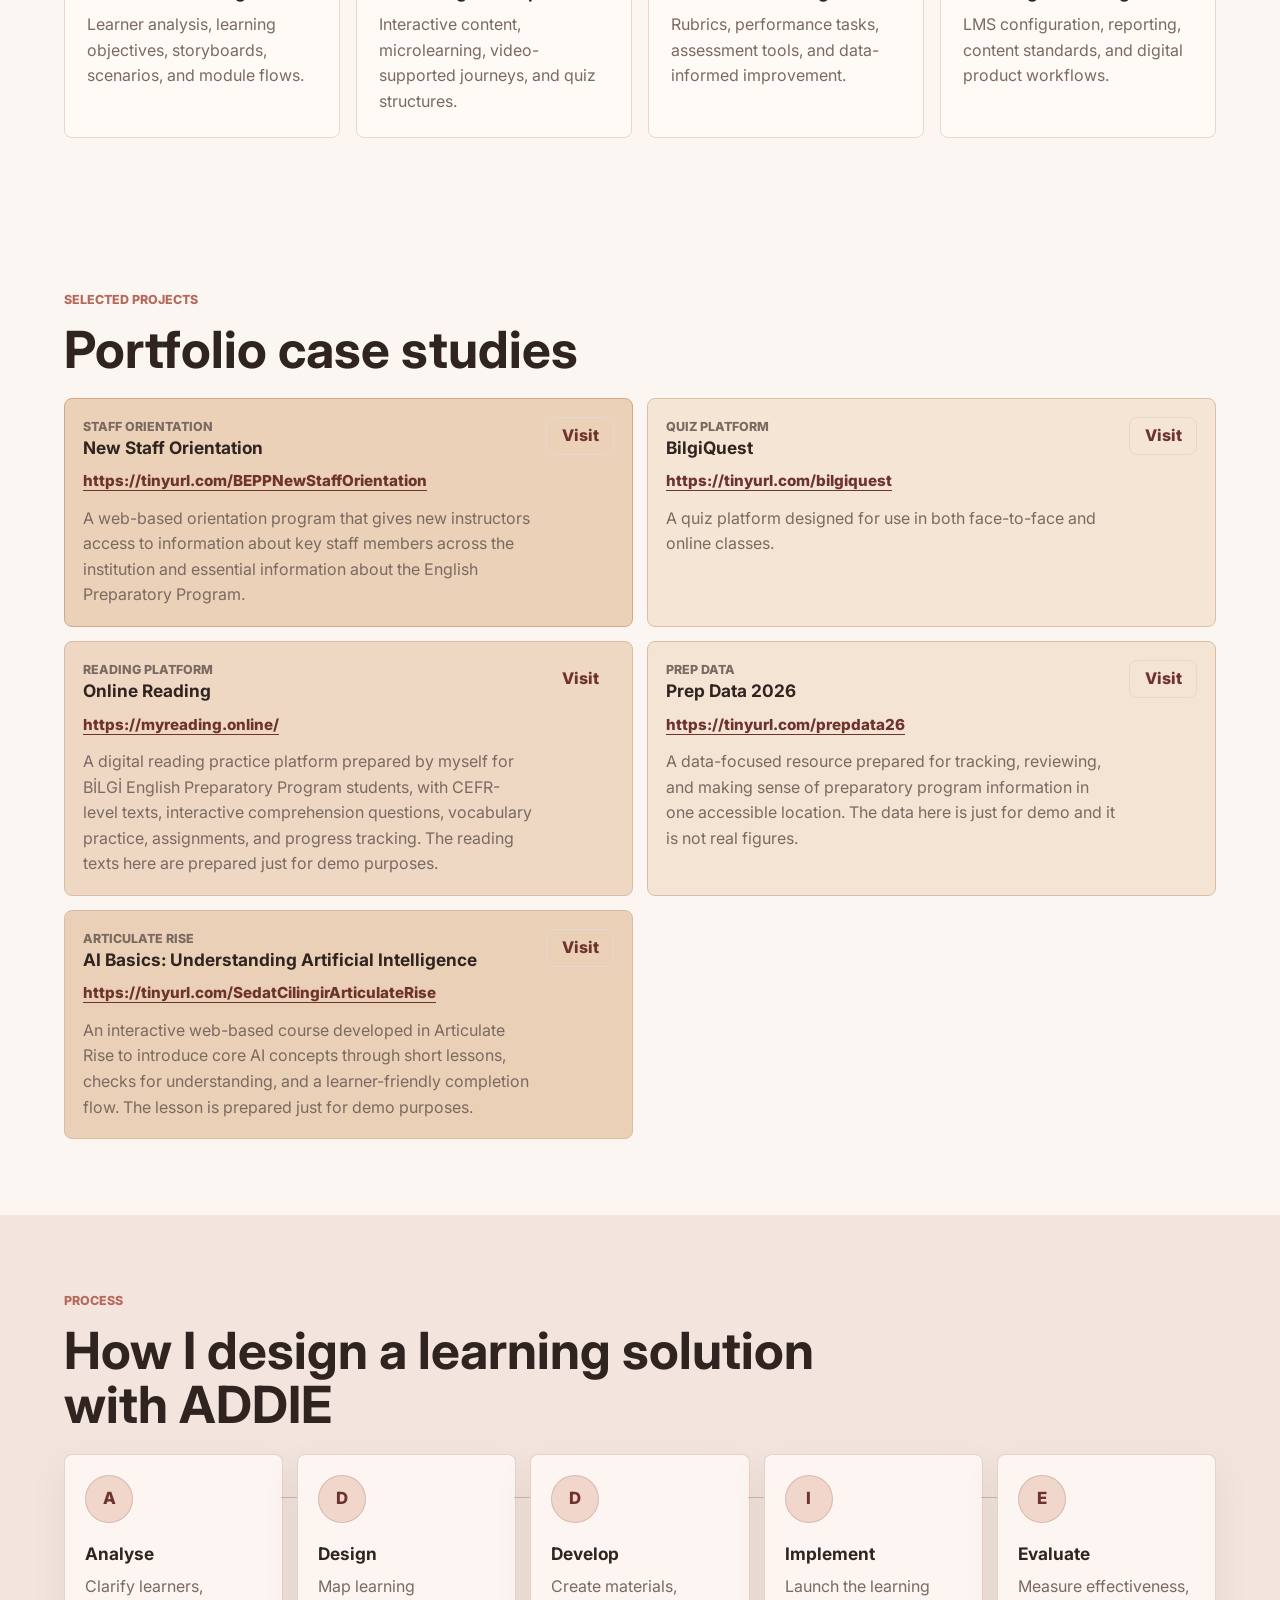
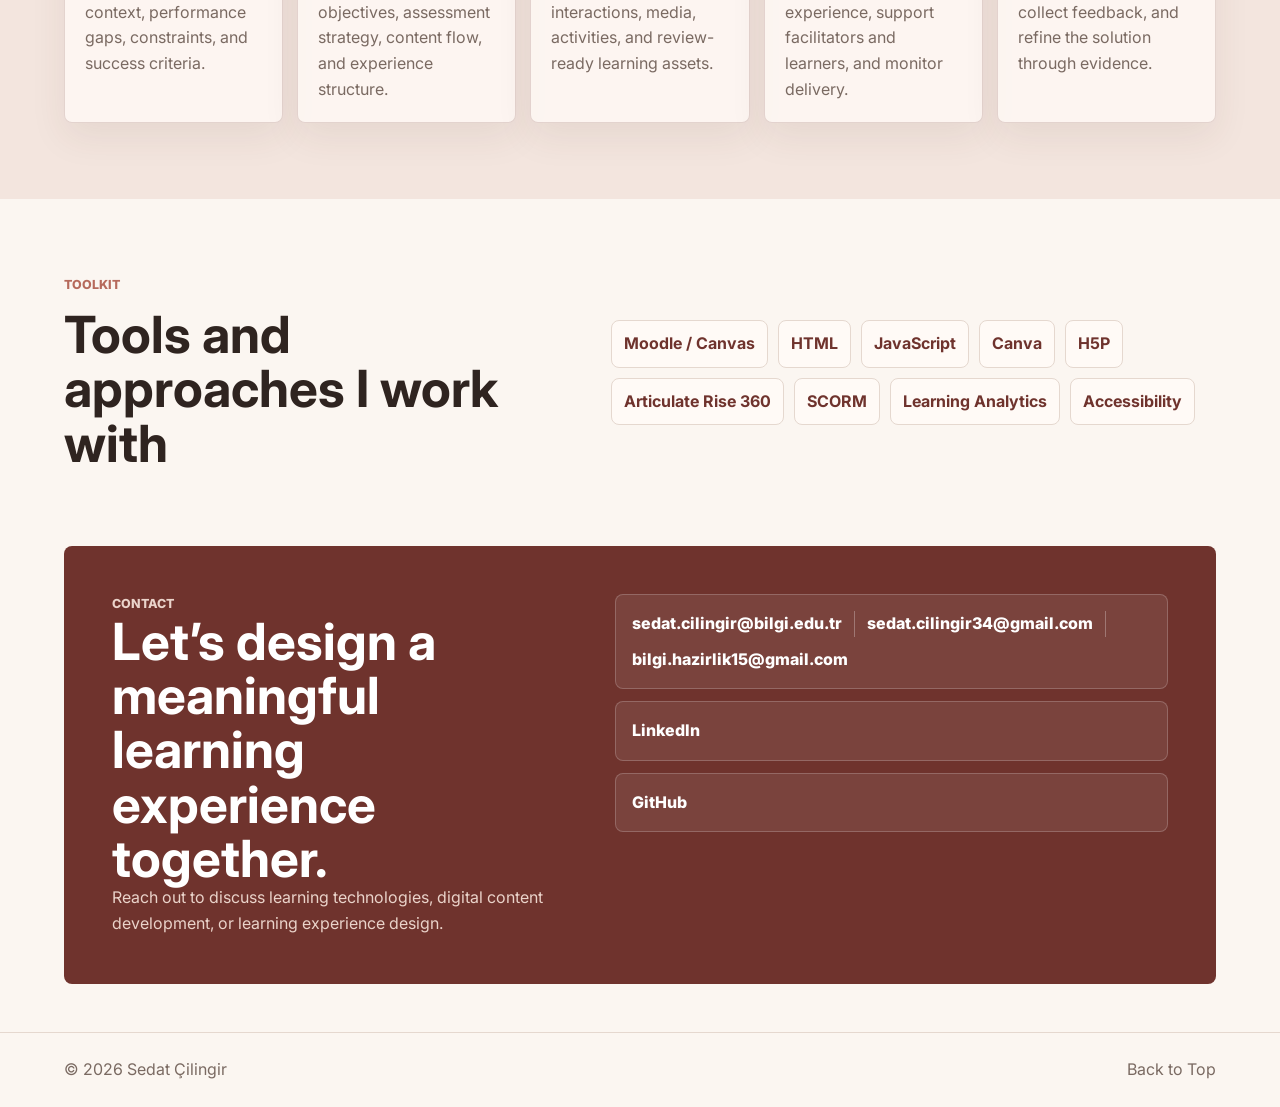
==== commit 3ac17769: "Refresh case study color palette" ====
--- a/index.html
+++ b/index.html
@@ -14,7 +14,7 @@
       href="https://fonts.googleapis.com/css2?family=Inter:wght@400;500;600;700;800&display=swap"
       rel="stylesheet"
     />
-    <link rel="stylesheet" href="styles.css?v=20260728-3" />
+    <link rel="stylesheet" href="styles.css?v=20260728-4" />
   </head>
   <body>
     <header class="site-header">
--- a/styles.css
+++ b/styles.css
@@ -303,19 +303,31 @@
   gap: 14px;
   align-items: start;
   padding: 18px;
-  border: 1px solid var(--line);
-  border-radius: 8px;
-  background: #fffaf6;
+  border: 1px solid #d8bda4;
+  border-radius: 8px;
+  background: #f2dfcc;
 }
 
 .work-item--orientation {
-  border-color: #cfe3f6;
-  background: #edf6ff;
+  border-color: #cfa989;
+  background: #ead1b8;
 }
 
 .work-item--quiz {
-  border-color: #cde8d9;
-  background: #eefaf3;
+  border-color: #dcc0a6;
+  background: #f5e5d4;
+}
+
+.work-item:nth-child(3) {
+  background: #eed8c4;
+}
+
+.work-item:nth-child(4) {
+  background: #f4e4d3;
+}
+
+.work-item:nth-child(5) {
+  background: #ead0b6;
 }
 
 .work-item a {
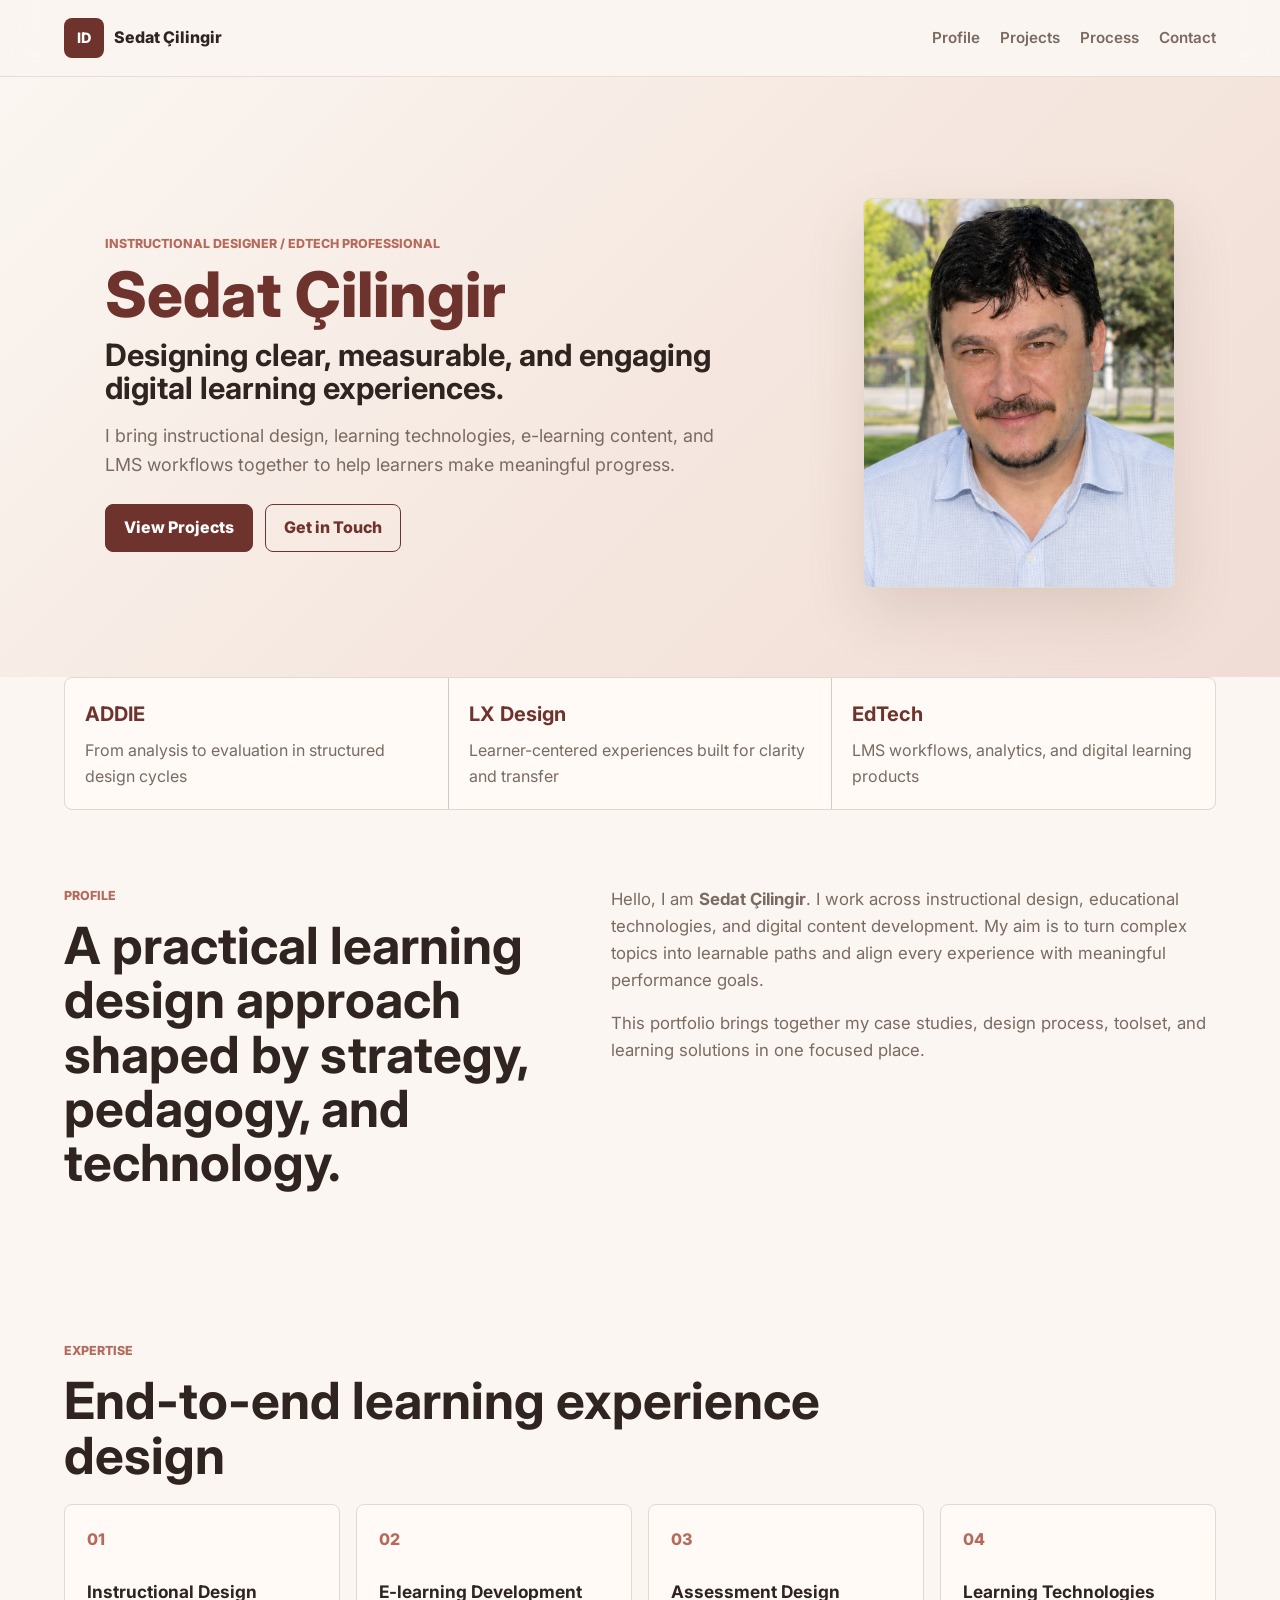
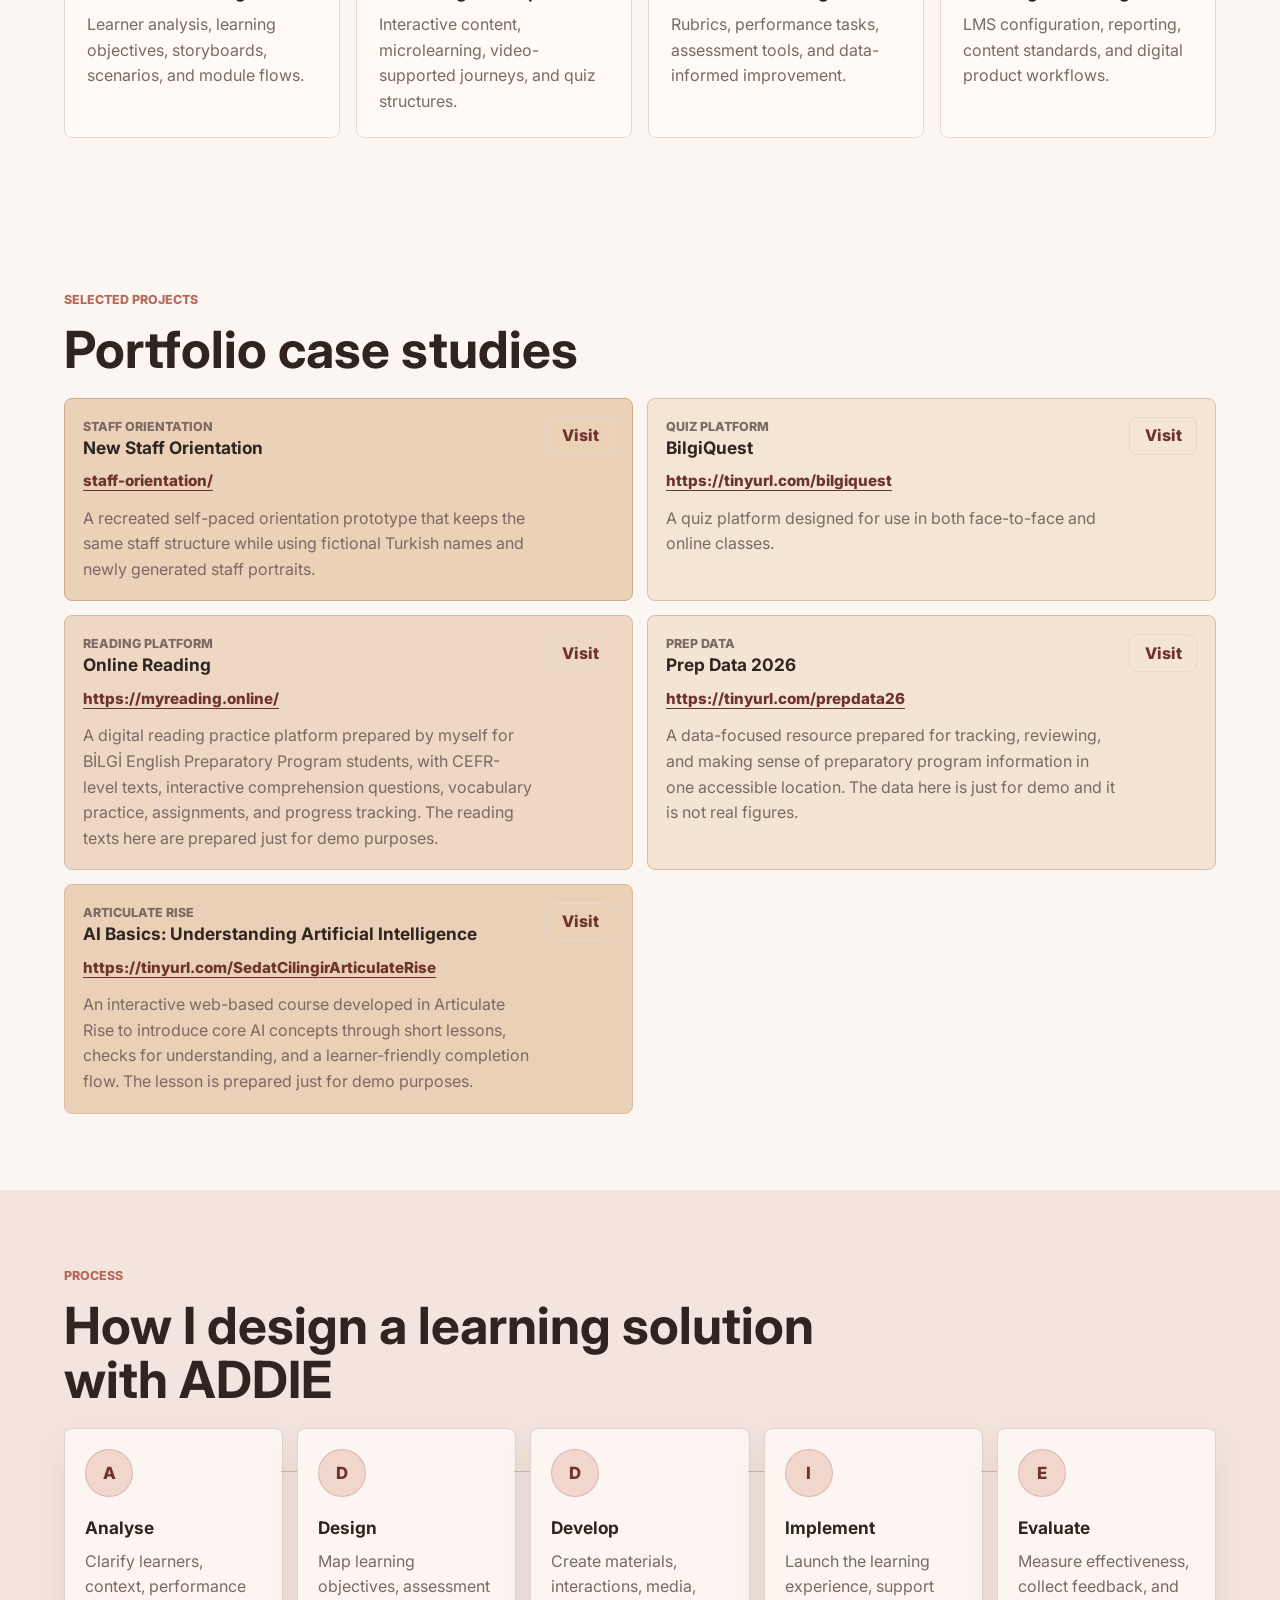
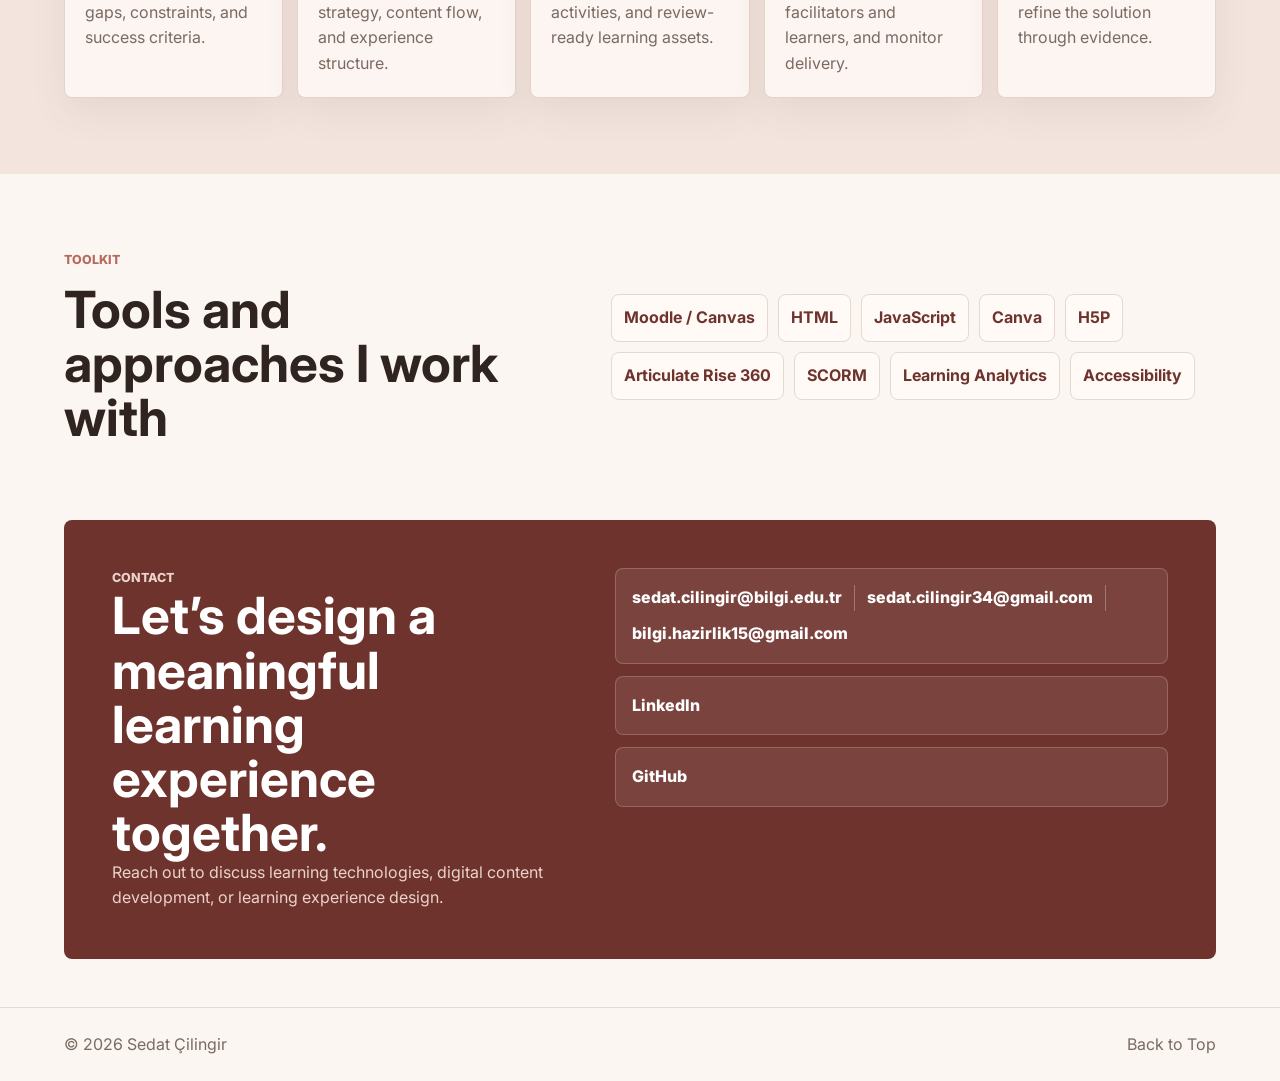
==== commit 4f43595f: "Add staff orientation case study" ====
--- a/index.html
+++ b/index.html
@@ -123,14 +123,14 @@
             <div>
               <p class="tag">Staff Orientation</p>
               <h3>New Staff Orientation</h3>
-              <a class="case-link" href="https://tinyurl.com/BEPPNewStaffOrientation" target="_blank" rel="noreferrer">https://tinyurl.com/BEPPNewStaffOrientation</a>
-              <p>
-                A web-based orientation program that gives new instructors access
-                to information about key staff members across the institution and
-                essential information about the English Preparatory Program.
-              </p>
-            </div>
-            <a href="https://tinyurl.com/BEPPNewStaffOrientation" target="_blank" rel="noreferrer" aria-label="Open New Staff Orientation project">Visit</a>
+              <a class="case-link" href="staff-orientation/" target="_blank" rel="noreferrer">staff-orientation/</a>
+              <p>
+                A recreated self-paced orientation prototype that keeps the same
+                staff structure while using fictional Turkish names and newly
+                generated staff portraits.
+              </p>
+            </div>
+            <a href="staff-orientation/" target="_blank" rel="noreferrer" aria-label="Open New Staff Orientation project">Visit</a>
           </article>
           <article class="work-item work-item--quiz">
             <div>
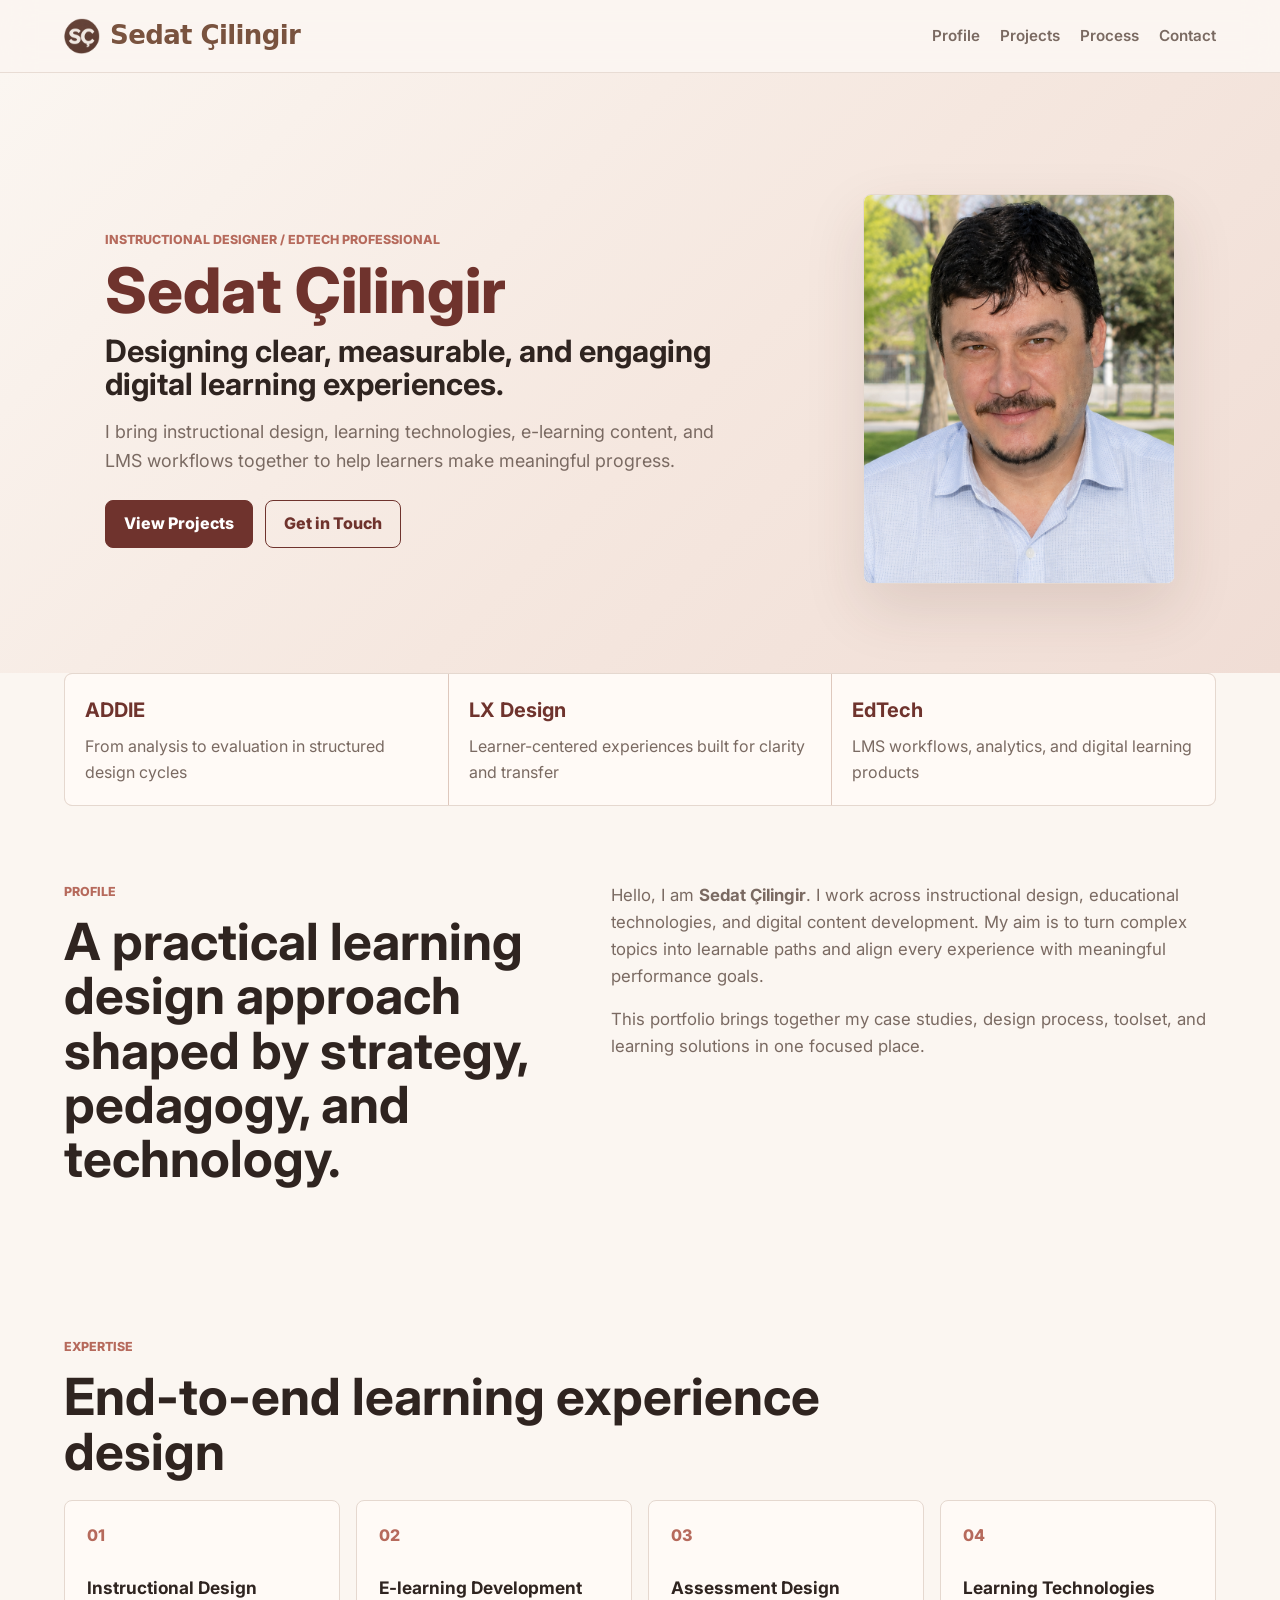
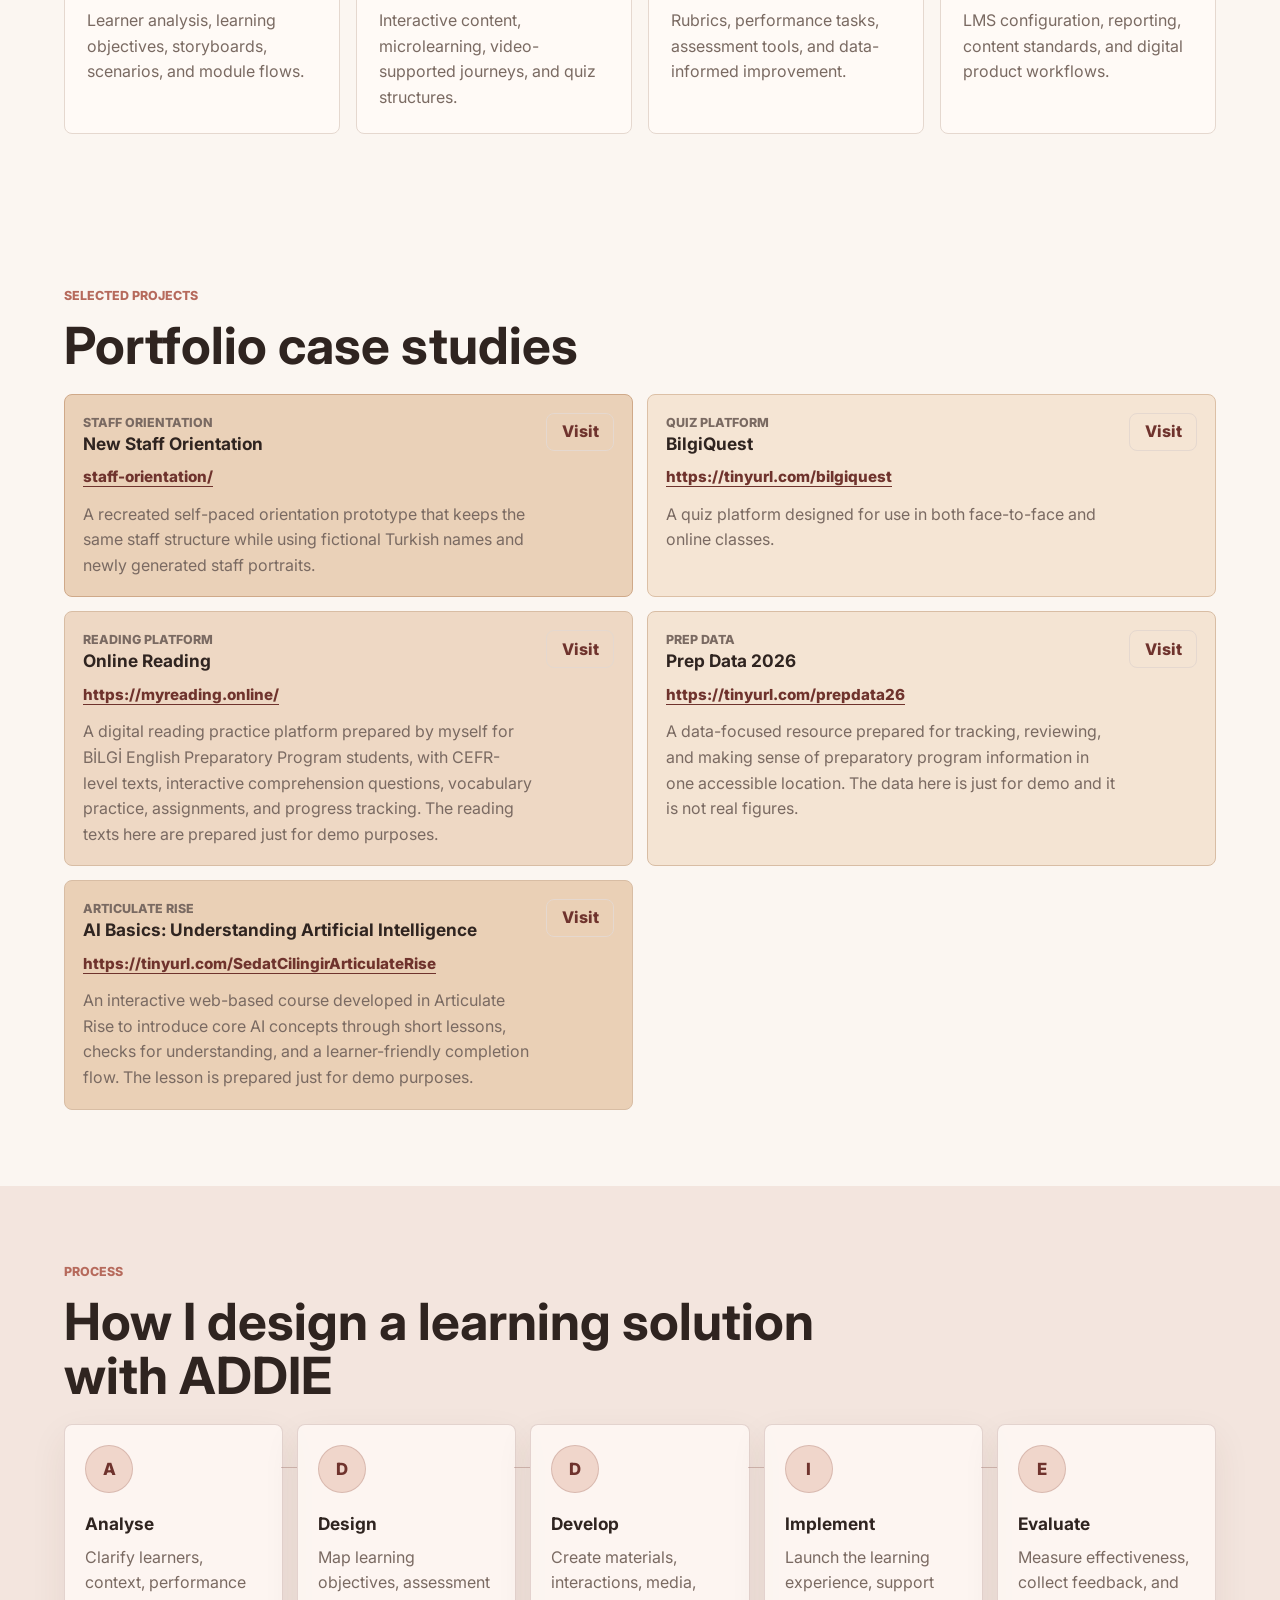
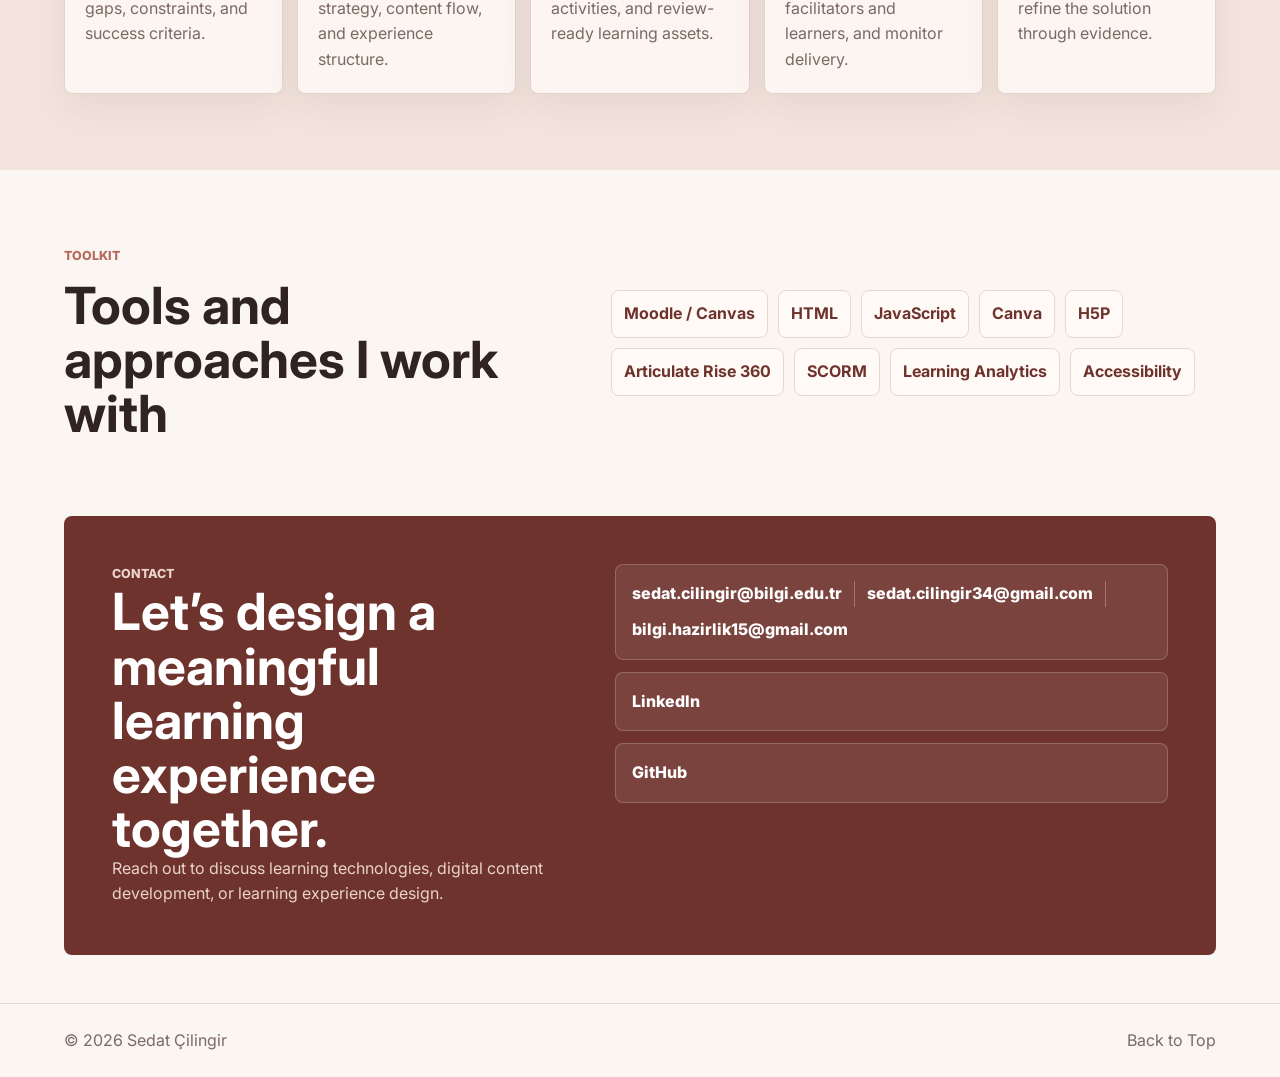
==== commit b7ac6839: "Match portfolio brand to main site" ====
--- a/index.html
+++ b/index.html
@@ -18,8 +18,8 @@
   </head>
   <body>
     <header class="site-header">
-      <a class="brand" href="#top" aria-label="Home">
-        <span class="brand-mark">ID</span>
+      <a class="brand" href="https://www.sedatcilingir.online/" aria-label="Sedat Çilingir ana sayfası">
+        <img src="assets/sc-mark-96.png" alt="SÇ logo" />
         <span class="brand-text">Sedat Çilingir</span>
       </a>
       <nav class="nav-links" aria-label="Main menu">
--- a/styles.css
+++ b/styles.css
@@ -55,22 +55,22 @@
   display: inline-flex;
   align-items: center;
   gap: 10px;
-  font-weight: 800;
-}
-
-.brand-mark {
-  display: grid;
-  width: 40px;
-  height: 40px;
-  place-items: center;
-  color: var(--white);
-  background: var(--teal-dark);
-  border-radius: 8px;
-  font-size: 0.9rem;
+  white-space: nowrap;
+  color: #79533f;
+  font: 600 26px/1.15 "Segoe UI Variable", "Segoe UI", system-ui, -apple-system, BlinkMacSystemFont, Arial, sans-serif;
+  letter-spacing: -0.6px;
+}
+
+.brand img {
+  display: block;
+  width: 36px;
+  height: 36px;
+  flex: 0 0 36px;
+  object-fit: contain;
 }
 
 .brand-text {
-  letter-spacing: 0;
+  letter-spacing: inherit;
 }
 
 .nav-links {
@@ -535,6 +535,17 @@
 }
 
 @media (max-width: 720px) {
+  .brand {
+    gap: 8px;
+    font-size: 21px;
+  }
+
+  .brand img {
+    width: 24px;
+    height: 24px;
+    flex-basis: 24px;
+  }
+
   .site-header {
     position: static;
     align-items: flex-start;
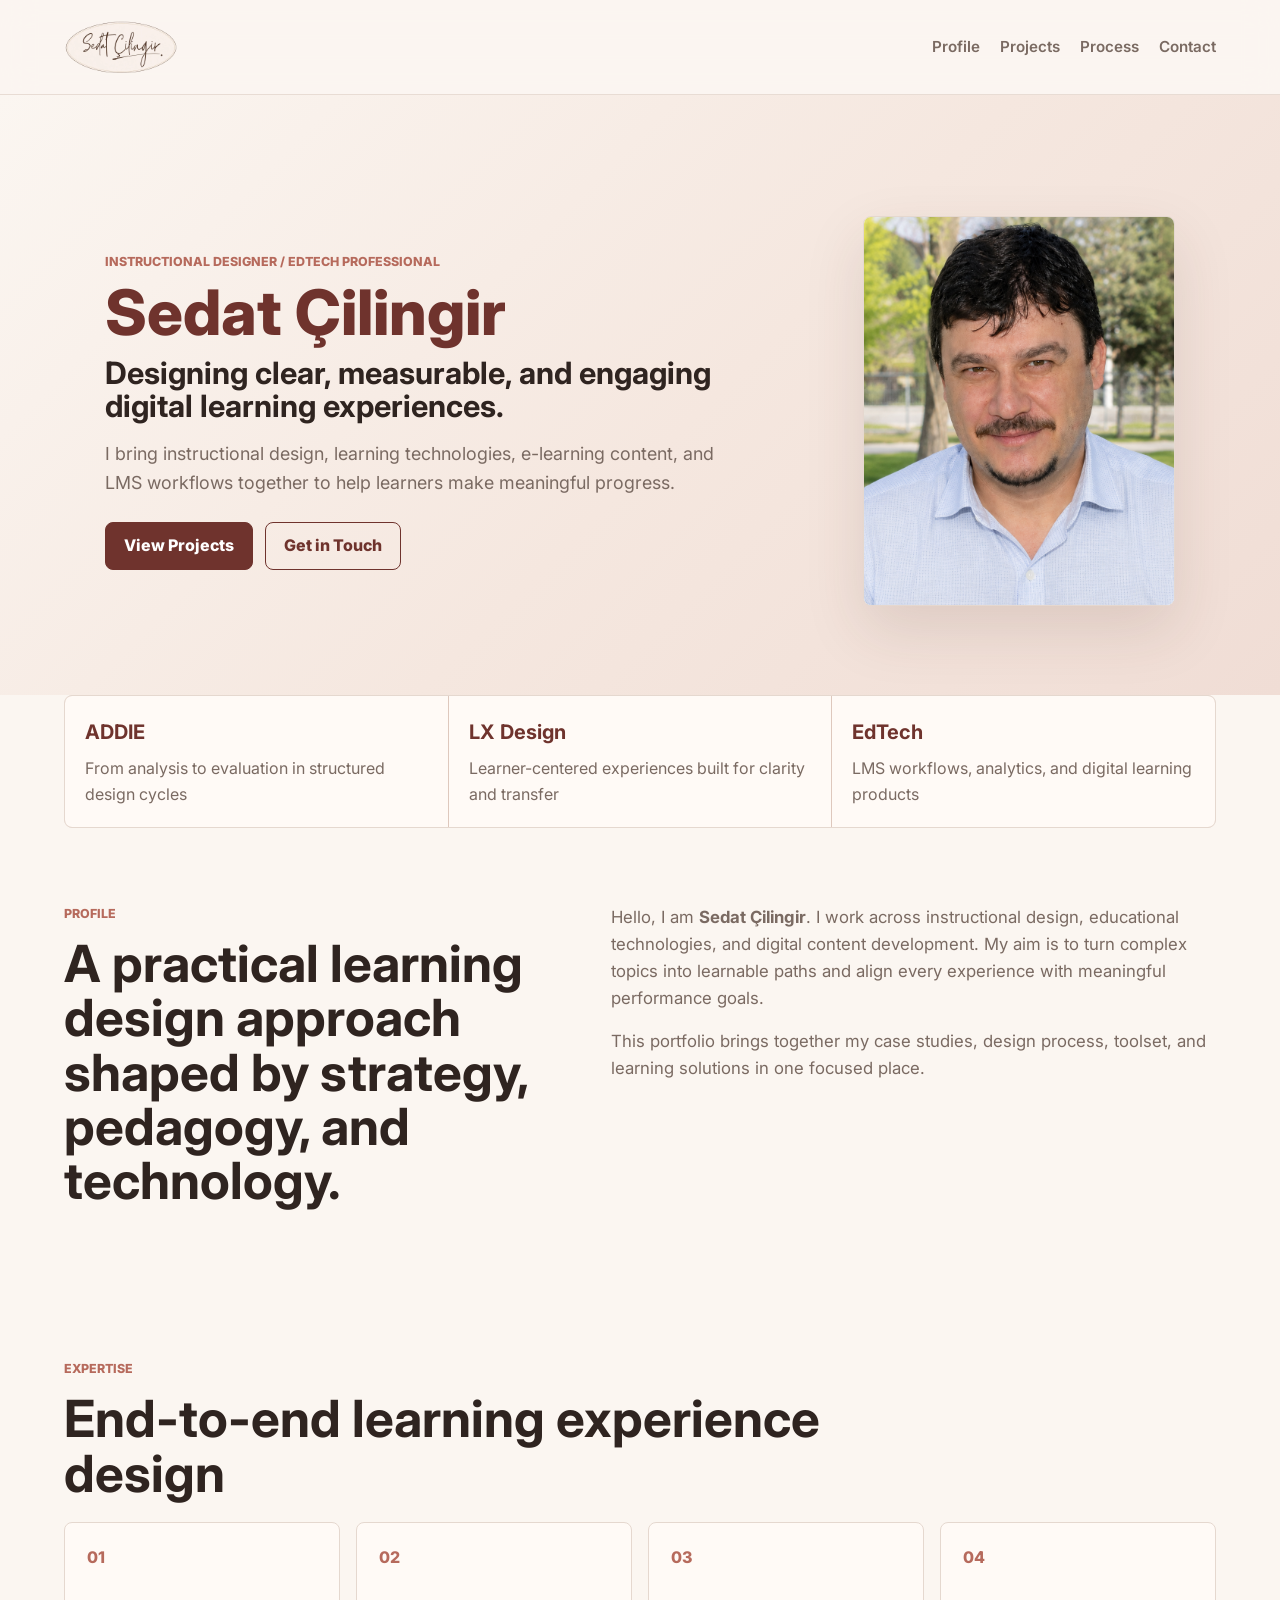
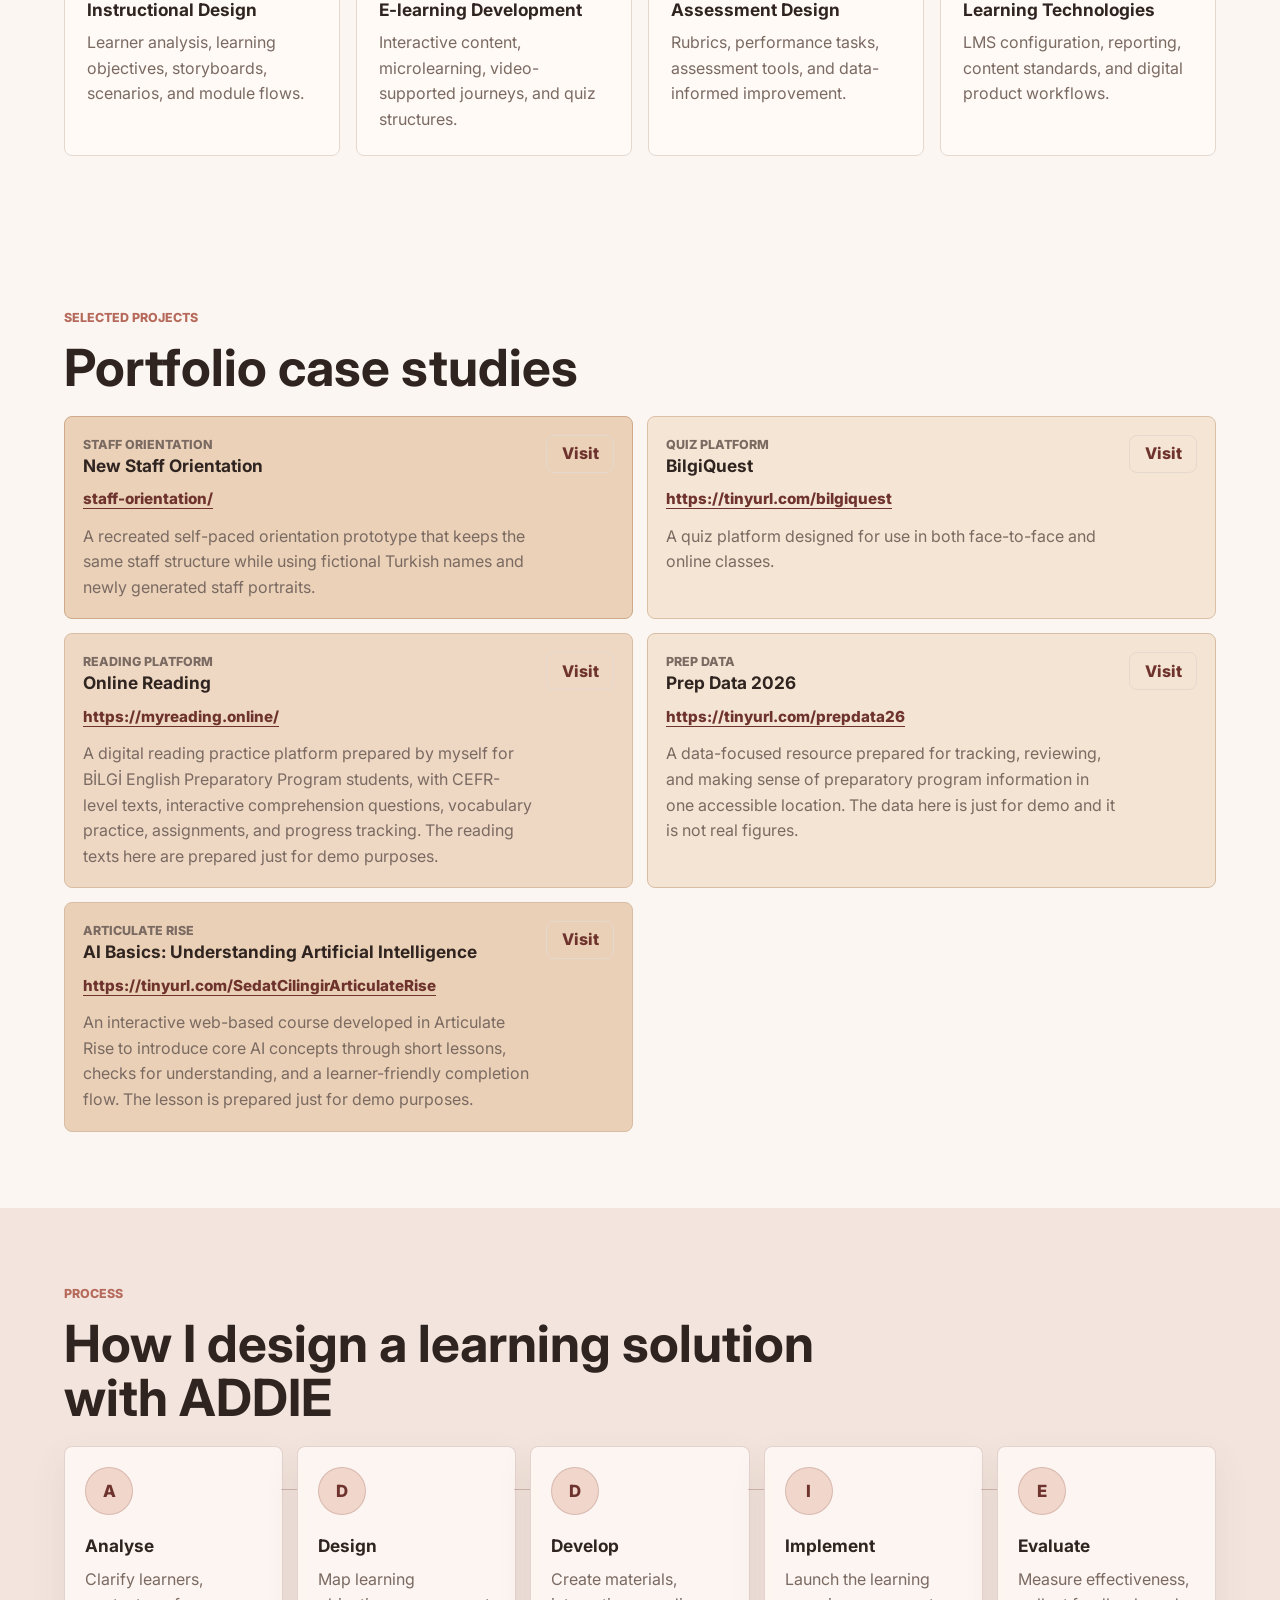
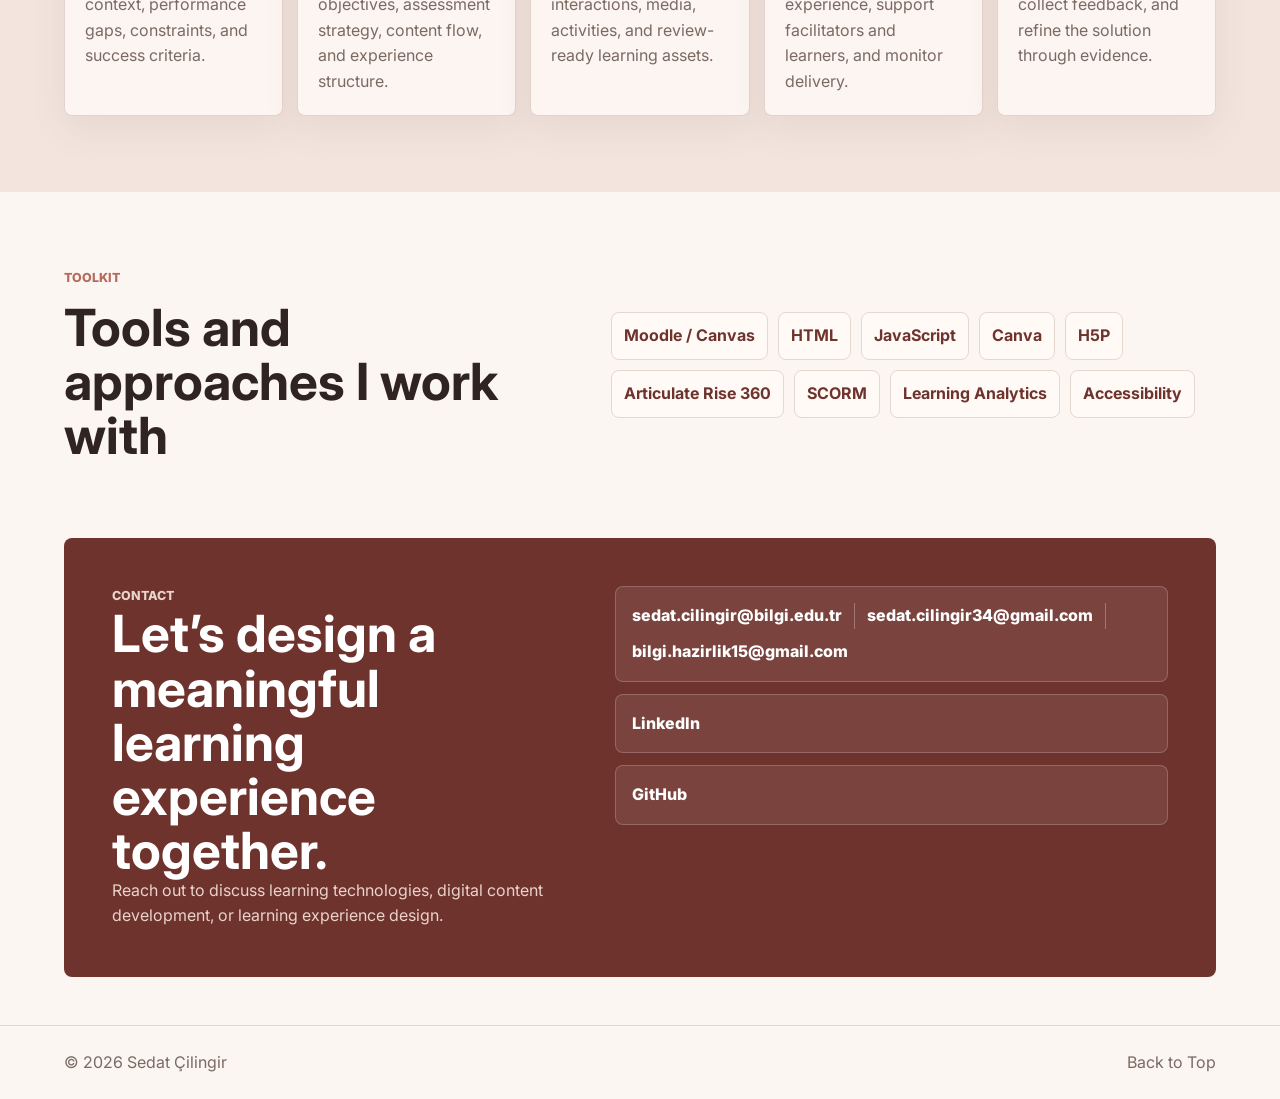
==== commit a6c673aa: "Use signature logo in portfolio header" ====
--- a/index.html
+++ b/index.html
@@ -14,13 +14,12 @@
       href="https://fonts.googleapis.com/css2?family=Inter:wght@400;500;600;700;800&display=swap"
       rel="stylesheet"
     />
-    <link rel="stylesheet" href="styles.css?v=20260728-4" />
+    <link rel="stylesheet" href="styles.css?v=20261107-signature-1" />
   </head>
   <body>
     <header class="site-header">
       <a class="brand" href="https://www.sedatcilingir.online/" aria-label="Sedat Çilingir ana sayfası">
-        <img src="assets/sc-mark-96.png" alt="SÇ logo" />
-        <span class="brand-text">Sedat Çilingir</span>
+        <img src="assets/signature-oval-v3.webp" alt="Sedat Çilingir signature" />
       </a>
       <nav class="nav-links" aria-label="Main menu">
         <a href="#about">Profile</a>
--- a/styles.css
+++ b/styles.css
@@ -54,7 +54,7 @@
 .brand {
   display: inline-flex;
   align-items: center;
-  gap: 10px;
+  gap: 0;
   white-space: nowrap;
   color: #79533f;
   font: 600 26px/1.15 "Segoe UI Variable", "Segoe UI", system-ui, -apple-system, BlinkMacSystemFont, Arial, sans-serif;
@@ -63,9 +63,9 @@
 
 .brand img {
   display: block;
-  width: 36px;
-  height: 36px;
-  flex: 0 0 36px;
+  width: auto;
+  height: 58px;
+  flex: 0 0 auto;
   object-fit: contain;
 }
 
@@ -536,14 +536,14 @@
 
 @media (max-width: 720px) {
   .brand {
-    gap: 8px;
+    gap: 0;
     font-size: 21px;
   }
 
   .brand img {
-    width: 24px;
-    height: 24px;
-    flex-basis: 24px;
+    width: auto;
+    height: 44px;
+    flex-basis: auto;
   }
 
   .site-header {
